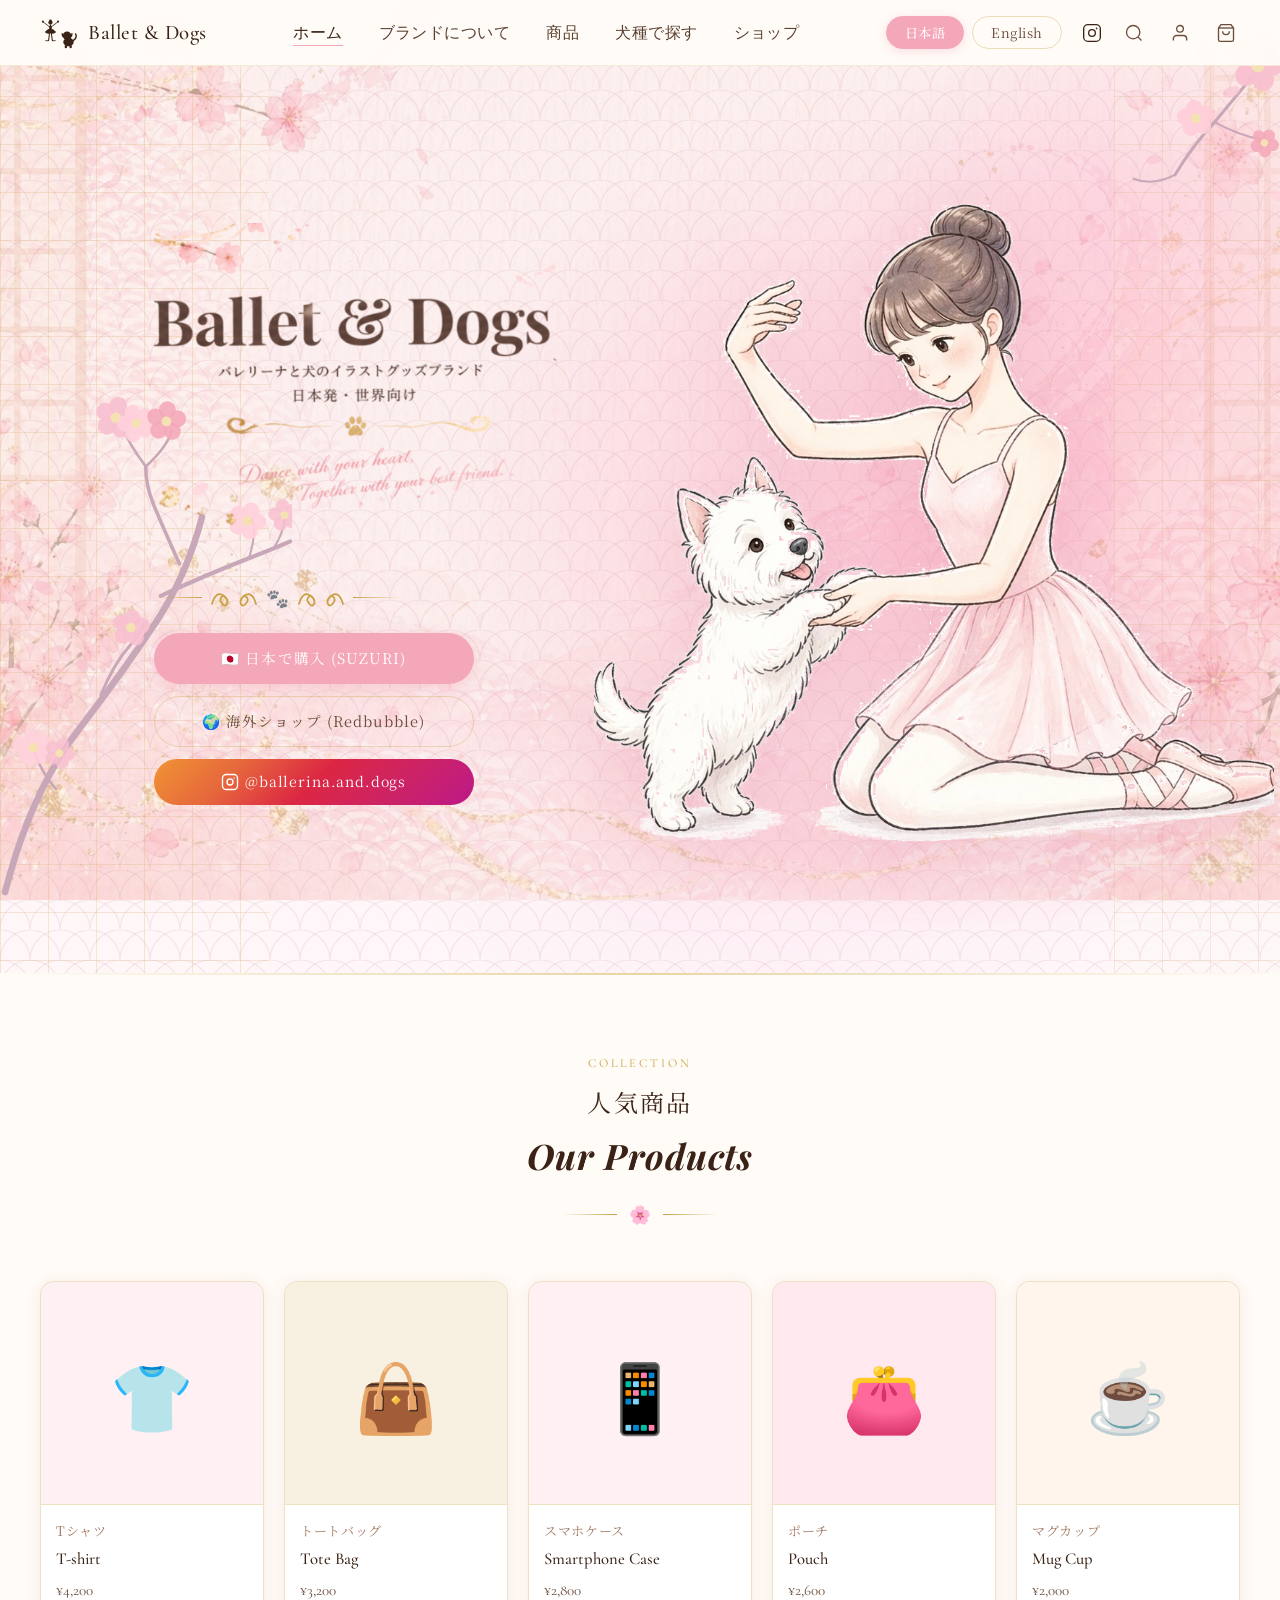
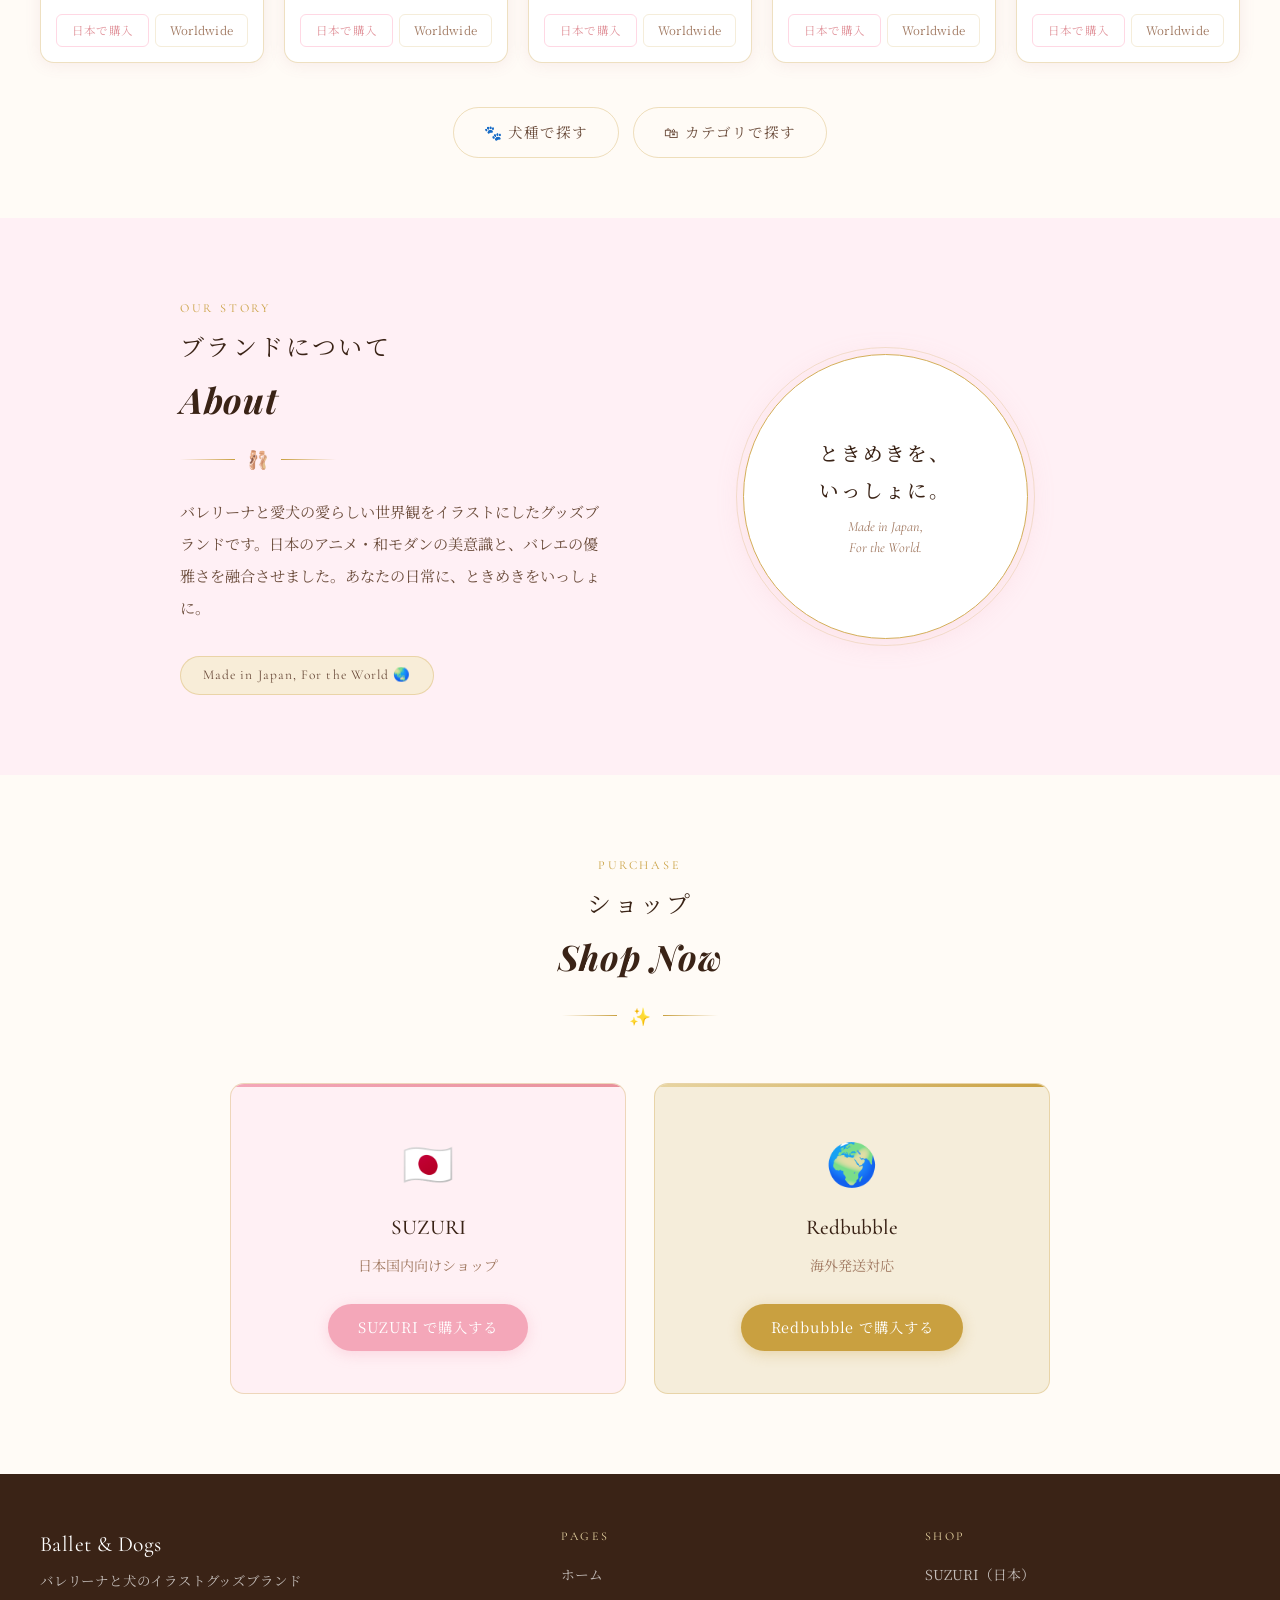
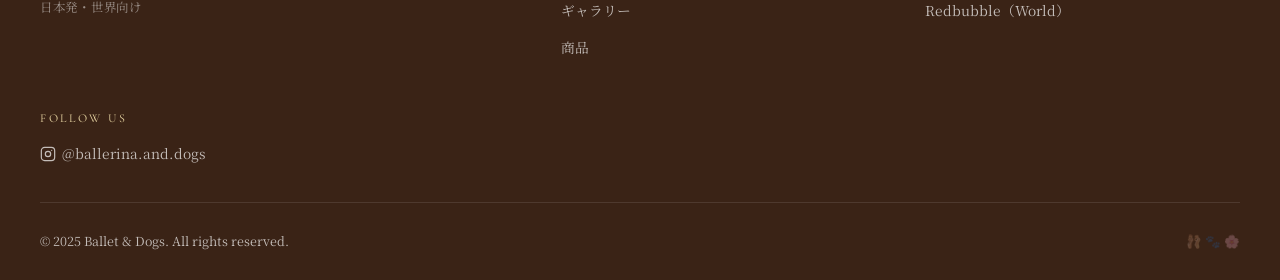
==== index.html @ bf44b34b "Add SVG favicon to all pages" ====
<!DOCTYPE html>
<html lang="ja" data-lang="ja">
<head>
  <meta charset="UTF-8">
  <meta name="viewport" content="width=device-width, initial-scale=1.0">
  <title>Ballet &amp; Dogs — バレリーナと犬のイラストグッズブランド</title>
  <meta name="description" content="バレリーナと犬のイラストグッズブランド。日本発・世界向け。SUZURI・Redbubble で販売中。">
  <link rel="preconnect" href="https://fonts.googleapis.com">
  <link rel="preconnect" href="https://fonts.gstatic.com" crossorigin>
  <link href="https://fonts.googleapis.com/css2?family=Cormorant+Garamond:ital,wght@0,400;0,500;1,400;1,500&family=Great+Vibes&family=Noto+Serif+JP:wght@300;400;500&family=Playfair+Display:ital,wght@0,700;0,900;1,700;1,900&display=swap" rel="stylesheet">
  <link rel="icon" type="image/svg+xml" href="favicon.svg">
  <link rel="stylesheet" href="css/style.css">
</head>
<body>

<!-- ══════════ HEADER ══════════ -->
<header class="site-header" id="site-header">
  <div class="header-inner">
    <!-- ロゴ -->
    <a href="index.html" class="logo">
      <svg class="logo-icon" viewBox="0 0 80 62" fill="none" xmlns="http://www.w3.org/2000/svg">
        <!-- ── バレリーナ ── -->
        <circle cx="22" cy="9" r="4.5" fill="#3A2316"/>
        <ellipse cx="22" cy="5" rx="3" ry="2.2" fill="#3A2316"/>
        <rect x="20.5" y="13" width="3" height="3" rx="1" fill="#3A2316"/>
        <path d="M19 16 L25 16 L24 26 L20 26 Z" fill="#3A2316"/>
        <line x1="20" y1="18" x2="7" y2="8" stroke="#3A2316" stroke-width="1.8" stroke-linecap="round"/>
        <circle cx="6" cy="7" r="2.2" fill="#3A2316"/>
        <line x1="24" y1="18" x2="37" y2="8" stroke="#3A2316" stroke-width="1.8" stroke-linecap="round"/>
        <circle cx="38" cy="7" r="2.2" fill="#3A2316"/>
        <path d="M10 29 Q16 22 22 21 Q28 22 34 29 Q30 34 22 32 Q14 34 10 29 Z" fill="#3A2316"/>
        <line x1="20" y1="32" x2="18" y2="47" stroke="#3A2316" stroke-width="2.2" stroke-linecap="round"/>
        <line x1="24" y1="32" x2="26" y2="47" stroke="#3A2316" stroke-width="2.2" stroke-linecap="round"/>
        <path d="M18 47 Q14 48 12 47" stroke="#3A2316" stroke-width="1.8" fill="none" stroke-linecap="round"/>
        <path d="M26 47 Q30 48 32 47" stroke="#3A2316" stroke-width="1.8" fill="none" stroke-linecap="round"/>
        <!-- ── 座っている犬 ── -->
        <ellipse cx="60" cy="50" rx="11" ry="9" fill="#3A2316"/>
        <circle cx="57" cy="37" r="9" fill="#3A2316"/>
        <path d="M49 33 Q43 27 47 40 Q49 38 50 36 Z" fill="#3A2316"/>
        <path d="M65 33 Q71 27 67 40 Q65 38 64 36 Z" fill="#3A2316"/>
        <rect x="52" y="56" width="5" height="7" rx="2.5" fill="#3A2316"/>
        <rect x="62" y="56" width="5" height="7" rx="2.5" fill="#3A2316"/>
        <path d="M70 47 Q79 41 75 33" stroke="#3A2316" stroke-width="3" fill="none" stroke-linecap="round"/>
      </svg>
      Ballet &amp; Dogs
    </a>

    <!-- デスクトップナビ -->
    <nav class="main-nav" id="main-nav">
      <ul>
        <li><a href="index.html" class="active" data-i18n="nav-home">ホーム</a></li>
        <li><a href="#about" data-i18n="nav-about">ブランドについて</a></li>
        <li><a href="categories.html" data-i18n="nav-products">商品</a></li>
        <li><a href="dogs.html" data-i18n="nav-dogs">犬種で探す</a></li>
        <li><a href="#shop" data-i18n="nav-shop">ショップ</a></li>
      </ul>
    </nav>

    <!-- 言語切替 -->
    <div class="lang-switch">
      <button class="lang-btn active" data-lang-btn="ja">日本語</button>
      <button class="lang-btn" data-lang-btn="en">English</button>
    </div>

    <!-- ヘッダーアイコン -->
    <div class="header-icons">
      <a href="https://www.instagram.com/ballerina.and.dogs" target="_blank" rel="noopener" aria-label="Instagram" style="display:flex;align-items:center;color:inherit;">
        <svg viewBox="0 0 24 24" fill="none" stroke="currentColor" stroke-width="1.6" width="22" height="22"><rect x="2" y="2" width="20" height="20" rx="5" ry="5"/><circle cx="12" cy="12" r="4"/><circle cx="17.5" cy="6.5" r="1" fill="currentColor" stroke="none"/></svg>
      </a>
      <button aria-label="検索">
        <svg viewBox="0 0 24 24" fill="none" stroke="currentColor" stroke-width="1.6"><circle cx="11" cy="11" r="8"/><line x1="21" y1="21" x2="16.65" y2="16.65"/></svg>
      </button>
      <button aria-label="アカウント">
        <svg viewBox="0 0 24 24" fill="none" stroke="currentColor" stroke-width="1.6"><path d="M20 21v-2a4 4 0 0 0-4-4H8a4 4 0 0 0-4 4v2"/><circle cx="12" cy="7" r="4"/></svg>
      </button>
      <button aria-label="カート">
        <svg viewBox="0 0 24 24" fill="none" stroke="currentColor" stroke-width="1.6"><path d="M6 2L3 6v14a2 2 0 0 0 2 2h14a2 2 0 0 0 2-2V6l-3-4z"/><line x1="3" y1="6" x2="21" y2="6"/><path d="M16 10a4 4 0 0 1-8 0"/></svg>
      </button>
    </div>

    <button class="hamburger" id="hamburger" aria-label="メニュー" aria-expanded="false">
      <span></span><span></span><span></span>
    </button>
  </div>
</header>

<!-- モバイルナビ -->
<nav class="mobile-nav" id="mobile-nav">
  <a href="index.html" data-i18n="nav-home">ホーム</a>
  <a href="#about" data-i18n="nav-about">ブランドについて</a>
  <a href="categories.html" data-i18n="nav-products">商品</a>
  <a href="dogs.html" data-i18n="nav-dogs">犬種で探す</a>
  <a href="#shop" data-i18n="nav-shop">ショップ</a>
  <div class="lang-switch" style="margin-top:12px">
    <button class="lang-btn active" data-lang-btn="ja">日本語</button>
    <button class="lang-btn" data-lang-btn="en">English</button>
  </div>
</nav>

<main>
<!-- ══════════ HERO ══════════ -->
<section class="hero">

  <!-- ── 多層背景レイヤー ── -->
  <div class="hero-bg" aria-hidden="true">

    <!-- ベースグラデーション -->
    <div class="hero-base"></div>

    <!-- 水彩ピンクウォッシュ（右寄り） -->
    <div class="hero-watercolor"></div>

    <!-- 障子グリッド 左 -->
    <div class="hero-shoji-left"></div>
    <!-- 障子グリッド 右 -->
    <div class="hero-shoji-right"></div>

    <!-- 青海波（全面・薄く） -->
    <div class="hero-seigaiha-wrap">
      <svg width="100%" height="100%" xmlns="http://www.w3.org/2000/svg" preserveAspectRatio="xMidYMid slice">
        <defs>
          <pattern id="sgA" x="0" y="0" width="60" height="30" patternUnits="userSpaceOnUse">
            <path d="M0,30 A30,30 0 0,1 60,30" fill="none" stroke="rgba(210,150,168,0.18)" stroke-width="1.2"/>
          </pattern>
          <pattern id="sgB" x="30" y="30" width="60" height="30" patternUnits="userSpaceOnUse">
            <path d="M0,30 A30,30 0 0,1 60,30" fill="none" stroke="rgba(210,150,168,0.18)" stroke-width="1.2"/>
          </pattern>
        </defs>
        <rect width="100%" height="100%" fill="url(#sgA)"/>
        <rect width="100%" height="100%" fill="url(#sgB)"/>
      </svg>
    </div>

    <!-- ── 左の桜の枝 ── -->
    <svg class="cherry-branch-left" viewBox="0 0 320 680" fill="none" xmlns="http://www.w3.org/2000/svg">
      <path d="M14,678 Q42,568 96,500 Q136,448 175,390 Q208,340 224,278" stroke="#C8A8B8" stroke-width="7" stroke-linecap="round"/>
      <path d="M180,362 Q228,340 274,322 Q300,312 318,304" stroke="#C8A8B8" stroke-width="4.5" stroke-linecap="round"/>
      <path d="M200,328 Q182,288 172,264 Q164,244 164,224" stroke="#C8A8B8" stroke-width="3.8" stroke-linecap="round"/>
      <path d="M116,468 Q130,434 148,414 Q158,402 164,390" stroke="#C8A8B8" stroke-width="3.2" stroke-linecap="round"/>
      <path d="M164,224 Q146,200 138,180" stroke="#C8A8B8" stroke-width="2.8" stroke-linecap="round"/>
      <path d="M164,224 Q186,204 192,186" stroke="#C8A8B8" stroke-width="2.8" stroke-linecap="round"/>
      <path d="M274,322 Q282,298 278,280" stroke="#C8A8B8" stroke-width="2.2" stroke-linecap="round"/>
      <path d="M300,312 Q314,290 312,272" stroke="#C8A8B8" stroke-width="2.2" stroke-linecap="round"/>
      <path d="M68,568 Q48,544 44,522" stroke="#C8A8B8" stroke-width="2.8" stroke-linecap="round"/>
      <!-- 花クラスター1：上 -->
      <g transform="translate(132,172) rotate(12)">
        <circle cx="0" cy="-13" r="9.5" fill="#F8C0D0" opacity="0.94"/><circle cx="12.4" cy="-4" r="9.5" fill="#F8C0D0" opacity="0.94"/>
        <circle cx="7.6" cy="10.4" r="9.5" fill="#F8C0D0" opacity="0.94"/><circle cx="-7.6" cy="10.4" r="9.5" fill="#F8C0D0" opacity="0.94"/>
        <circle cx="-12.4" cy="-4" r="9.5" fill="#F8C0D0" opacity="0.94"/><circle cx="0" cy="0" r="5.5" fill="#F5E2B2"/>
      </g>
      <g transform="translate(154,178) rotate(-20)">
        <circle cx="0" cy="-12" r="8.5" fill="#FFD0DC" opacity="0.9"/><circle cx="11.4" cy="-3.7" r="8.5" fill="#FFD0DC" opacity="0.9"/>
        <circle cx="7" cy="9.5" r="8.5" fill="#FFD0DC" opacity="0.9"/><circle cx="-7" cy="9.5" r="8.5" fill="#FFD0DC" opacity="0.9"/>
        <circle cx="-11.4" cy="-3.7" r="8.5" fill="#FFD0DC" opacity="0.9"/><circle cx="0" cy="0" r="5" fill="#F5E2B2"/>
      </g>
      <g transform="translate(186,176) rotate(5)">
        <circle cx="0" cy="-12.5" r="9" fill="#F4A7B9" opacity="0.88"/><circle cx="11.8" cy="-3.9" r="9" fill="#F4A7B9" opacity="0.88"/>
        <circle cx="7.3" cy="9.9" r="9" fill="#F4A7B9" opacity="0.88"/><circle cx="-7.3" cy="9.9" r="9" fill="#F4A7B9" opacity="0.88"/>
        <circle cx="-11.8" cy="-3.9" r="9" fill="#F4A7B9" opacity="0.88"/><circle cx="0" cy="0" r="5.2" fill="#F5E2B2"/>
      </g>
      <!-- 花クラスター2：右枝 -->
      <g transform="translate(272,282) rotate(22)">
        <circle cx="0" cy="-12" r="8.5" fill="#FFD0DC" opacity="0.9"/><circle cx="11.4" cy="-3.7" r="8.5" fill="#FFD0DC" opacity="0.9"/>
        <circle cx="7" cy="9.5" r="8.5" fill="#FFD0DC" opacity="0.9"/><circle cx="-7" cy="9.5" r="8.5" fill="#FFD0DC" opacity="0.9"/>
        <circle cx="-11.4" cy="-3.7" r="8.5" fill="#FFD0DC" opacity="0.9"/><circle cx="0" cy="0" r="5" fill="#F5E2B2"/>
      </g>
      <g transform="translate(312,276) rotate(-12) scale(0.85)">
        <circle cx="0" cy="-12" r="8.5" fill="#F8C0D0" opacity="0.85"/><circle cx="11.4" cy="-3.7" r="8.5" fill="#F8C0D0" opacity="0.85"/>
        <circle cx="7" cy="9.5" r="8.5" fill="#F8C0D0" opacity="0.85"/><circle cx="-7" cy="9.5" r="8.5" fill="#F8C0D0" opacity="0.85"/>
        <circle cx="-11.4" cy="-3.7" r="8.5" fill="#F8C0D0" opacity="0.85"/><circle cx="0" cy="0" r="5" fill="#F5E2B2"/>
      </g>
      <!-- 花クラスター3：下枝 -->
      <g transform="translate(148,396) rotate(8)">
        <circle cx="0" cy="-11" r="8.5" fill="#F8C0D0" opacity="0.9"/><circle cx="11.4" cy="-3.7" r="8.5" fill="#F8C0D0" opacity="0.9"/>
        <circle cx="7" cy="9.5" r="8.5" fill="#F8C0D0" opacity="0.9"/><circle cx="-7" cy="9.5" r="8.5" fill="#F8C0D0" opacity="0.9"/>
        <circle cx="-11.4" cy="-3.7" r="8.5" fill="#F8C0D0" opacity="0.9"/><circle cx="0" cy="0" r="5" fill="#F5E2B2"/>
      </g>
      <!-- 花クラスター4：下幹 -->
      <g transform="translate(44,524) rotate(-5)">
        <circle cx="0" cy="-11" r="8.5" fill="#FFD0DC" opacity="0.88"/><circle cx="11.4" cy="-3.7" r="8.5" fill="#FFD0DC" opacity="0.88"/>
        <circle cx="7" cy="9.5" r="8.5" fill="#FFD0DC" opacity="0.88"/><circle cx="-7" cy="9.5" r="8.5" fill="#FFD0DC" opacity="0.88"/>
        <circle cx="-11.4" cy="-3.7" r="8.5" fill="#FFD0DC" opacity="0.88"/><circle cx="0" cy="0" r="5" fill="#F5E2B2"/>
      </g>
      <g transform="translate(72,530) rotate(20) scale(0.82)">
        <circle cx="0" cy="-12" r="8.5" fill="#F8C0D0" opacity="0.82"/><circle cx="11.4" cy="-3.7" r="8.5" fill="#F8C0D0" opacity="0.82"/>
        <circle cx="7" cy="9.5" r="8.5" fill="#F8C0D0" opacity="0.82"/><circle cx="-7" cy="9.5" r="8.5" fill="#F8C0D0" opacity="0.82"/>
        <circle cx="-11.4" cy="-3.7" r="8.5" fill="#F8C0D0" opacity="0.82"/><circle cx="0" cy="0" r="5" fill="#F5E2B2"/>
      </g>
      <!-- 散らばった花びら -->
      <ellipse cx="56" cy="354" rx="11" ry="6.5" fill="#F8C0D0" opacity="0.62" transform="rotate(28,56,354)"/>
      <ellipse cx="222" cy="248" rx="9.5" ry="5.5" fill="#FFCDD8" opacity="0.56" transform="rotate(-32,222,248)"/>
      <ellipse cx="96" cy="436" rx="9" ry="5" fill="#F8C0D0" opacity="0.52" transform="rotate(55,96,436)"/>
      <ellipse cx="22" cy="608" rx="10.5" ry="5.5" fill="#FFCDD8" opacity="0.58" transform="rotate(18,22,608)"/>
    </svg>

    <!-- ── 右上コーナーの桜 ── -->
    <svg class="cherry-branch-right-top" viewBox="0 0 260 290" fill="none" xmlns="http://www.w3.org/2000/svg">
      <path d="M250,0 Q210,48 182,82 Q158,108 140,138" stroke="#C8A8B8" stroke-width="3.2" stroke-linecap="round"/>
      <path d="M182,82 Q208,96 230,100" stroke="#C8A8B8" stroke-width="2.2" stroke-linecap="round"/>
      <path d="M140,138 Q116,150 96,142" stroke="#C8A8B8" stroke-width="2.2" stroke-linecap="round"/>
      <!-- 大きめの花 -->
      <g transform="translate(228,22) rotate(15) scale(1.15)">
        <circle cx="0" cy="-14" r="10" fill="#F8C0D0" opacity="0.95"/><circle cx="13.3" cy="-4.3" r="10" fill="#F8C0D0" opacity="0.95"/>
        <circle cx="8.2" cy="11.4" r="10" fill="#F8C0D0" opacity="0.95"/><circle cx="-8.2" cy="11.4" r="10" fill="#F8C0D0" opacity="0.95"/>
        <circle cx="-13.3" cy="-4.3" r="10" fill="#F8C0D0" opacity="0.95"/><circle cx="0" cy="0" r="6" fill="#F5E2B2"/>
      </g>
      <!-- 中 -->
      <g transform="translate(162,78) rotate(-8) scale(0.95)">
        <circle cx="0" cy="-12" r="9" fill="#FFCDD8" opacity="0.9"/><circle cx="11.4" cy="-3.7" r="9" fill="#FFCDD8" opacity="0.9"/>
        <circle cx="7" cy="9.5" r="9" fill="#FFCDD8" opacity="0.9"/><circle cx="-7" cy="9.5" r="9" fill="#FFCDD8" opacity="0.9"/>
        <circle cx="-11.4" cy="-3.7" r="9" fill="#FFCDD8" opacity="0.9"/><circle cx="0" cy="0" r="5.4" fill="#F5E2B2"/>
      </g>
      <!-- 小 -->
      <g transform="translate(235,104) rotate(32) scale(0.76)">
        <circle cx="0" cy="-12" r="8.5" fill="#F4A7B9" opacity="0.84"/><circle cx="11.4" cy="-3.7" r="8.5" fill="#F4A7B9" opacity="0.84"/>
        <circle cx="7" cy="9.5" r="8.5" fill="#F4A7B9" opacity="0.84"/><circle cx="-7" cy="9.5" r="8.5" fill="#F4A7B9" opacity="0.84"/>
        <circle cx="-11.4" cy="-3.7" r="8.5" fill="#F4A7B9" opacity="0.84"/><circle cx="0" cy="0" r="5" fill="#F5E2B2"/>
      </g>
      <!-- 花びら -->
      <ellipse cx="200" cy="50" rx="9.5" ry="5.5" fill="#F8C0D0" opacity="0.64" transform="rotate(-20,200,50)"/>
      <ellipse cx="248" cy="160" rx="8.5" ry="5" fill="#FFCDD8" opacity="0.55" transform="rotate(35,248,160)"/>
      <ellipse cx="118" cy="122" rx="8" ry="4.5" fill="#F8C0D0" opacity="0.5" transform="rotate(-10,118,122)"/>
    </svg>

    <!-- 桜の花びらアニメーション -->
    <div id="sakura-container" aria-hidden="true"></div>
  </div><!-- /hero-bg -->

  <!-- ── ヒーロー本体コンテンツ ── -->
  <div class="hero-content">

    <!-- テキスト左側 -->
    <div class="hero-text">
      <img src="images/hero-title-bg.jpg" alt="Ballet &amp; Dogs" class="hero-title-img">

      <!-- 金の渦巻き装飾 + 肉球 -->
      <div class="hero-ornament">
        <span class="hero-ornament-line"></span>
        <svg width="48" height="20" viewBox="0 0 48 20" fill="none" xmlns="http://www.w3.org/2000/svg">
          <path d="M2,17 Q6,3 14,9 Q19,13 17,17 Q15,21 11,15 Q9,11 13,9" stroke="#C9A040" stroke-width="1.7" fill="none" stroke-linecap="round"/>
          <path d="M46,17 Q42,3 34,9 Q29,13 31,17 Q33,21 37,15 Q39,11 35,9" stroke="#C9A040" stroke-width="1.7" fill="none" stroke-linecap="round"/>
        </svg>
        <span class="hero-ornament-paw">🐾</span>
        <svg width="48" height="20" viewBox="0 0 48 20" fill="none" xmlns="http://www.w3.org/2000/svg" style="transform:scaleX(-1)">
          <path d="M2,17 Q6,3 14,9 Q19,13 17,17 Q15,21 11,15 Q9,11 13,9" stroke="#C9A040" stroke-width="1.7" fill="none" stroke-linecap="round"/>
          <path d="M46,17 Q42,3 34,9 Q29,13 31,17 Q33,21 37,15 Q39,11 35,9" stroke="#C9A040" stroke-width="1.7" fill="none" stroke-linecap="round"/>
        </svg>
        <span class="hero-ornament-line right"></span>
      </div>

      <!-- 筆記体タグライン -->
      <p class="hero-tagline">
        Dance with your heart,<br>
        Together with your best friend.
      </p>

      <!-- CTA ボタン -->
      <div class="hero-cta-group">
        <a href="https://suzuri.jp/momoballetwill" target="_blank" rel="noopener" class="btn-primary" data-i18n="cta-jp">🇯🇵 日本で購入 (SUZURI)</a>
        <a href="https://www.redbubble.com/people/ballerinadogs" target="_blank" rel="noopener" class="btn-secondary" data-i18n="cta-en">🌍 海外ショップ (Redbubble)</a>
        <a href="https://www.instagram.com/ballerina.and.dogs" target="_blank" rel="noopener" class="btn-instagram">
          <svg viewBox="0 0 24 24" fill="none" stroke="currentColor" stroke-width="1.8" width="18" height="18" style="vertical-align:middle;margin-right:6px"><rect x="2" y="2" width="20" height="20" rx="5" ry="5"/><circle cx="12" cy="12" r="4"/><circle cx="17.5" cy="6.5" r="1" fill="currentColor" stroke="none"/></svg>
          @ballerina.and.dogs
        </a>
      </div>
    </div>

    <!-- イラスト右側 -->
    <div class="hero-visual">
      <div class="hero-img-wrap">
        <!-- ダミーSVGは削除 / 実画像を使用 -->
        <img
          src="images/hero-illustration.png"
          alt="バレリーナとウエスティのイラスト"
          class="hero-illustration"
          draggable="false"
        />
      </div>
    </div><!-- /hero-visual -->
  </div><!-- /hero-content -->

  <!-- 商品ストリップ削除済み -->
  <div style="display:none">
      <!-- T-shirt -->
      <a href="https://suzuri.jp/momoballetwill" target="_blank" rel="noopener" class="product-card">
        <div class="product-image product-img-tshirt">
          <svg viewBox="0 0 120 120" xmlns="http://www.w3.org/2000/svg">
            <rect width="120" height="120" fill="#FAFAFA"/>
            <!-- Tシャツ形状 -->
            <path d="M28,28 L18,42 L36,50 L36,96 L84,96 L84,50 L102,42 L92,28 L75,35 Q70,38 60,38 Q50,38 45,35Z" fill="white" stroke="#E0D8D0" stroke-width="1.5"/>
            <!-- 小イラスト -->
            <g transform="translate(47,55) scale(0.55)">
              <ellipse cx="24" cy="38" rx="22" ry="20" fill="#F8F5F0"/>
              <circle cx="24" cy="18" r="16" fill="#F8F5F0"/>
              <ellipse cx="13" cy="5" rx="9" ry="7" fill="#EED8D0"/>
              <ellipse cx="35" cy="5" rx="9" ry="7" fill="#EED8D0"/>
              <circle cx="18" cy="17" r="4.5" fill="#3A2918"/>
              <circle cx="30" cy="17" r="4.5" fill="#3A2918"/>
              <ellipse cx="24" cy="26" rx="4.5" ry="3.5" fill="#3A2918"/>
              <path d="M16,34 Q24,42 32,34" stroke="#3A2918" stroke-width="1.5" fill="none"/>
              <ellipse cx="24" cy="42" rx="6" ry="4.5" fill="#F08888"/>
            </g>
            <g transform="translate(58,50) scale(0.42)">
              <circle cx="22" cy="18" r="13" fill="#F8E0DA"/>
              <ellipse cx="22" cy="38" rx="16" ry="14" fill="#F4A7B9"/>
              <path d="M8,52 Q22,62 36,52 Q40,72 36,85 Q22,90 8,85 Q4,72 8,52Z" fill="#F4A7B9" opacity="0.8"/>
            </g>
          </svg>
        </div>
        <div class="product-body">
          <div class="product-info">
            <p class="product-name-en" data-i18n="prod1-en">T-shirt</p>
            <p class="product-price">¥4,200</p>
          </div>
          <span class="product-arrow">›</span>
        </div>
      </a>

      <!-- Tote Bag -->
      <a href="https://suzuri.jp/momoballetwill" target="_blank" rel="noopener" class="product-card">
        <div class="product-image product-img-tote">
          <svg viewBox="0 0 120 120" xmlns="http://www.w3.org/2000/svg">
            <rect width="120" height="120" fill="#F5EDD8"/>
            <!-- トートバッグ形状 -->
            <path d="M25,44 L20,98 L100,98 L95,44Z" fill="#E8D8B4" stroke="#C8B888" stroke-width="1.5"/>
            <path d="M25,44 L95,44" stroke="#C8B888" stroke-width="1.5"/>
            <!-- 持ち手 -->
            <path d="M40,44 Q38,24 50,20 Q60,17 70,20 Q82,24 80,44" stroke="#C8B888" stroke-width="2.5" fill="none" stroke-linecap="round"/>
            <!-- 小イラスト -->
            <g transform="translate(38,54) scale(0.58)">
              <ellipse cx="22" cy="36" rx="20" ry="18" fill="#F8F5F0"/>
              <circle cx="22" cy="16" r="15" fill="#F8F5F0"/>
              <circle cx="16" cy="15" r="4" fill="#3A2918"/>
              <circle cx="28" cy="15" r="4" fill="#3A2918"/>
              <ellipse cx="22" cy="23" rx="4" ry="3" fill="#3A2918"/>
              <ellipse cx="22" cy="38" rx="5.5" ry="4" fill="#F08888"/>
            </g>
            <g transform="translate(60,50) scale(0.4)">
              <circle cx="22" cy="18" r="13" fill="#F8E0DA"/>
              <ellipse cx="22" cy="36" rx="16" ry="14" fill="#F4A7B9"/>
              <path d="M8,50 Q22,60 36,50 Q40,70 36,82 Q22,88 8,82 Q4,70 8,50Z" fill="#F4A7B9" opacity="0.8"/>
            </g>
            <!-- 桜デコ -->
            <circle cx="32" cy="88" r="3.5" fill="#F4A7B9" opacity="0.7"/>
            <circle cx="28" cy="84" r="2.5" fill="#F4A7B9" opacity="0.6"/>
            <circle cx="36" cy="84" r="2.5" fill="#F4A7B9" opacity="0.6"/>
          </svg>
        </div>
        <div class="product-body">
          <div class="product-info">
            <p class="product-name-en" data-i18n="prod2-en">Tote Bag</p>
            <p class="product-price">¥3,200</p>
          </div>
          <span class="product-arrow">›</span>
        </div>
      </a>

      <!-- Smartphone Case -->
      <a href="https://suzuri.jp/momoballetwill" target="_blank" rel="noopener" class="product-card">
        <div class="product-image product-img-phone">
          <svg viewBox="0 0 120 120" xmlns="http://www.w3.org/2000/svg">
            <rect width="120" height="120" fill="#FFF0F4"/>
            <!-- スマホケース形状 -->
            <rect x="30" y="10" width="60" height="100" rx="10" ry="10" fill="#F4A7B9" stroke="#E09098" stroke-width="1.5"/>
            <!-- カメラ -->
            <circle cx="60" cy="20" r="3.5" fill="#D49098"/>
            <circle cx="60" cy="20" r="2" fill="#B87888"/>
            <!-- 画面部分 -->
            <rect x="34" y="28" width="52" height="76" rx="6" ry="6" fill="#FFD8E8" opacity="0.6"/>
            <!-- イラスト -->
            <g transform="translate(40,38) scale(0.55)">
              <ellipse cx="22" cy="36" rx="20" ry="18" fill="#F8F5F0"/>
              <circle cx="22" cy="16" r="15" fill="#F8F5F0"/>
              <circle cx="16" cy="15" r="4" fill="#3A2918"/>
              <circle cx="28" cy="15" r="4" fill="#3A2918"/>
              <ellipse cx="22" cy="23" rx="4" ry="3" fill="#3A2918"/>
              <ellipse cx="22" cy="38" rx="5.5" ry="4" fill="#F08888"/>
            </g>
            <g transform="translate(58,35) scale(0.38)">
              <circle cx="22" cy="18" r="13" fill="#F8E0DA"/>
              <ellipse cx="22" cy="36" rx="15" ry="13" fill="#FFBBD0"/>
              <path d="M8,48 Q22,58 36,48 Q40,66 36,78 Q22,84 8,78 Q4,66 8,48Z" fill="#FFBBD0" opacity="0.85"/>
            </g>
            <!-- 桜 -->
            <g transform="translate(40,78) scale(0.5)">
              <circle cx="0" cy="-8" r="7" fill="#FFD0DC" opacity="0.9"/><circle cx="7.6" cy="-2.5" r="7" fill="#FFD0DC" opacity="0.9"/>
              <circle cx="4.7" cy="6.4" r="7" fill="#FFD0DC" opacity="0.9"/><circle cx="-4.7" cy="6.4" r="7" fill="#FFD0DC" opacity="0.9"/>
              <circle cx="-7.6" cy="-2.5" r="7" fill="#FFD0DC" opacity="0.9"/><circle cx="0" cy="0" r="3.5" fill="#F5E2B2"/>
            </g>
          </svg>
        </div>
        <div class="product-body">
          <div class="product-info">
            <p class="product-name-en" data-i18n="prod3-en">Smartphone Case</p>
            <p class="product-price">¥2,800</p>
          </div>
          <span class="product-arrow">›</span>
        </div>
      </a>

      <!-- Pouch -->
      <a href="https://suzuri.jp/momoballetwill" target="_blank" rel="noopener" class="product-card">
        <div class="product-image product-img-pouch">
          <svg viewBox="0 0 120 120" xmlns="http://www.w3.org/2000/svg">
            <rect width="120" height="120" fill="#FFE8EE"/>
            <!-- ポーチ形状 -->
            <path d="M18,50 Q18,34 60,34 Q102,34 102,50 L102,92 Q102,106 60,106 Q18,106 18,92Z" fill="#F4A7B9" stroke="#E09098" stroke-width="1.5"/>
            <!-- ジッパー -->
            <path d="M18,50 Q60,44 102,50" stroke="#D49098" stroke-width="2" fill="none"/>
            <path d="M18,50 Q60,56 102,50" stroke="#E8B0B8" stroke-width="1" fill="none"/>
            <!-- ジッパー引き手 -->
            <line x1="60" y1="34" x2="60" y2="22" stroke="#D49098" stroke-width="2.5" stroke-linecap="round"/>
            <circle cx="60" cy="20" r="4" fill="#C9A040" stroke="#B89040" stroke-width="1"/>
            <!-- イラスト -->
            <g transform="translate(35,58) scale(0.52)">
              <ellipse cx="22" cy="36" rx="20" ry="18" fill="#F8F5F0"/>
              <circle cx="22" cy="16" r="15" fill="#F8F5F0"/>
              <circle cx="16" cy="15" r="4.2" fill="#3A2918"/>
              <circle cx="28" cy="15" r="4.2" fill="#3A2918"/>
              <ellipse cx="22" cy="23" rx="4.2" ry="3.2" fill="#3A2918"/>
              <ellipse cx="22" cy="38" rx="5.5" ry="4.2" fill="#F08888"/>
            </g>
            <g transform="translate(58,55) scale(0.4)">
              <circle cx="22" cy="18" r="13" fill="#F8E0DA"/>
              <ellipse cx="22" cy="36" rx="16" ry="14" fill="#FFCCD8"/>
              <path d="M8,50 Q22,62 36,50 Q40,70 36,82 Q22,88 8,82 Q4,70 8,50Z" fill="#FFCCD8" opacity="0.85"/>
            </g>
          </svg>
        </div>
        <div class="product-body">
          <div class="product-info">
            <p class="product-name-en" data-i18n="prod4-en">Pouch</p>
            <p class="product-price">¥2,600</p>
          </div>
          <span class="product-arrow">›</span>
        </div>
      </a>

      <!-- Mug Cup -->
      <a href="https://suzuri.jp/momoballetwill" target="_blank" rel="noopener" class="product-card">
        <div class="product-image product-img-mug">
          <svg viewBox="0 0 120 120" xmlns="http://www.w3.org/2000/svg">
            <rect width="120" height="120" fill="#FFF5EC"/>
            <!-- マグカップ形状 -->
            <path d="M22,36 L28,98 L82,98 L88,36Z" fill="white" stroke="#D8D0C0" stroke-width="1.5"/>
            <!-- 取っ手 -->
            <path d="M88,48 Q105,48 105,68 Q105,88 88,88" stroke="#D8D0C0" stroke-width="3" fill="none" stroke-linecap="round"/>
            <!-- マグのフチ -->
            <rect x="20" y="32" width="70" height="8" rx="4" fill="#E8E0D0" stroke="#D8D0C0" stroke-width="1"/>
            <!-- イラスト -->
            <g transform="translate(32,48) scale(0.5)">
              <ellipse cx="22" cy="36" rx="20" ry="18" fill="#F8F5F0"/>
              <circle cx="22" cy="16" r="15" fill="#F8F5F0"/>
              <circle cx="16" cy="15" r="4" fill="#3A2918"/>
              <circle cx="28" cy="15" r="4" fill="#3A2918"/>
              <ellipse cx="22" cy="23" rx="4" ry="3" fill="#3A2918"/>
              <ellipse cx="22" cy="38" rx="5.5" ry="4" fill="#F08888"/>
            </g>
            <g transform="translate(52,45) scale(0.38)">
              <circle cx="22" cy="18" r="13" fill="#F8E0DA"/>
              <ellipse cx="22" cy="36" rx="15" ry="13" fill="#F4A7B9"/>
              <path d="M8,48 Q22,58 36,48 Q40,66 36,78 Q22,84 8,78 Q4,66 8,48Z" fill="#F4A7B9" opacity="0.85"/>
            </g>
            <!-- 桜デコ -->
            <g transform="translate(26,80) scale(0.45)">
              <circle cx="0" cy="-8" r="7" fill="#FFD0DC" opacity="0.85"/><circle cx="7.6" cy="-2.5" r="7" fill="#FFD0DC" opacity="0.85"/>
              <circle cx="4.7" cy="6.4" r="7" fill="#FFD0DC" opacity="0.85"/><circle cx="-4.7" cy="6.4" r="7" fill="#FFD0DC" opacity="0.85"/>
              <circle cx="-7.6" cy="-2.5" r="7" fill="#FFD0DC" opacity="0.85"/><circle cx="0" cy="0" r="3.5" fill="#F5E2B2"/>
            </g>
          </svg>
        </div>
        <div class="product-body">
          <div class="product-info">
            <p class="product-name-en" data-i18n="prod5-en">Mug Cup</p>
            <p class="product-price">¥2,000</p>
          </div>
          <span class="product-arrow">›</span>
        </div>
      </a>

      <!-- ときめきバッジ -->
      <div class="tokimeki-badge">
        <p class="tokimeki-jp">ときめきを、<br>いっしょに。</p>
        <p class="tokimeki-en">Made in Japan,<br>For the World.</p>
      </div>

  </div>

</section><!-- /hero -->

<!-- ══════════ PRODUCTS SECTION ══════════ -->
<section class="products-section" id="products">
  <div class="section-header">
    <p class="section-label">Collection</p>
    <p class="section-title-jp" data-i18n="products-title-jp">人気商品</p>
    <h2 class="section-title-en" data-i18n="products-title-en">Our Products</h2>
    <div class="section-divider"><span class="section-divider-icon">🌸</span></div>
  </div>

  <div class="products-grid">
    <div class="product-grid-card">
      <div class="product-grid-image">👕</div>
      <div class="product-grid-body">
        <p class="product-name-jp" data-i18n="prod1-jp">Tシャツ</p>
        <p class="product-name-en-lg" data-i18n="prod1-en">T-shirt</p>
        <p class="product-price-lg">¥4,200</p>
        <div class="product-link-row">
          <a href="https://suzuri.jp/momoballetwill" target="_blank" rel="noopener" class="product-link-btn jp" data-i18n="btn-jp">日本で購入</a>
          <a href="https://www.redbubble.com/people/ballerinadogs" target="_blank" rel="noopener" class="product-link-btn en" data-i18n="btn-en">Worldwide</a>
        </div>
      </div>
    </div>
    <div class="product-grid-card">
      <div class="product-grid-image" style="background:#F8F0E0;">👜</div>
      <div class="product-grid-body">
        <p class="product-name-jp" data-i18n="prod2-jp">トートバッグ</p>
        <p class="product-name-en-lg" data-i18n="prod2-en">Tote Bag</p>
        <p class="product-price-lg">¥3,200</p>
        <div class="product-link-row">
          <a href="https://suzuri.jp/momoballetwill" target="_blank" rel="noopener" class="product-link-btn jp" data-i18n="btn-jp">日本で購入</a>
          <a href="https://www.redbubble.com/people/ballerinadogs" target="_blank" rel="noopener" class="product-link-btn en" data-i18n="btn-en">Worldwide</a>
        </div>
      </div>
    </div>
    <div class="product-grid-card">
      <div class="product-grid-image">📱</div>
      <div class="product-grid-body">
        <p class="product-name-jp" data-i18n="prod3-jp">スマホケース</p>
        <p class="product-name-en-lg" data-i18n="prod3-en">Smartphone Case</p>
        <p class="product-price-lg">¥2,800</p>
        <div class="product-link-row">
          <a href="https://suzuri.jp/momoballetwill" target="_blank" rel="noopener" class="product-link-btn jp" data-i18n="btn-jp">日本で購入</a>
          <a href="https://www.redbubble.com/people/ballerinadogs" target="_blank" rel="noopener" class="product-link-btn en" data-i18n="btn-en">Worldwide</a>
        </div>
      </div>
    </div>
    <div class="product-grid-card">
      <div class="product-grid-image" style="background:#FFE8EE;">👛</div>
      <div class="product-grid-body">
        <p class="product-name-jp" data-i18n="prod4-jp">ポーチ</p>
        <p class="product-name-en-lg" data-i18n="prod4-en">Pouch</p>
        <p class="product-price-lg">¥2,600</p>
        <div class="product-link-row">
          <a href="https://suzuri.jp/momoballetwill" target="_blank" rel="noopener" class="product-link-btn jp" data-i18n="btn-jp">日本で購入</a>
          <a href="https://www.redbubble.com/people/ballerinadogs" target="_blank" rel="noopener" class="product-link-btn en" data-i18n="btn-en">Worldwide</a>
        </div>
      </div>
    </div>
    <div class="product-grid-card">
      <div class="product-grid-image" style="background:#FFF5EC;">☕</div>
      <div class="product-grid-body">
        <p class="product-name-jp" data-i18n="prod5-jp">マグカップ</p>
        <p class="product-name-en-lg" data-i18n="prod5-en">Mug Cup</p>
        <p class="product-price-lg">¥2,000</p>
        <div class="product-link-row">
          <a href="https://suzuri.jp/momoballetwill" target="_blank" rel="noopener" class="product-link-btn jp" data-i18n="btn-jp">日本で購入</a>
          <a href="https://www.redbubble.com/people/ballerinadogs" target="_blank" rel="noopener" class="product-link-btn en" data-i18n="btn-en">Worldwide</a>
        </div>
      </div>
    </div>
  </div>

  <div style="text-align:center;margin-top:44px;display:flex;gap:14px;justify-content:center;flex-wrap:wrap;">
    <a href="dogs.html" class="btn-secondary" data-i18n="browse-dogs">🐾 犬種で探す</a>
    <a href="categories.html" class="btn-secondary" data-i18n="browse-cats">🛍 カテゴリで探す</a>
  </div>
</section>

<!-- ══════════ ABOUT ══════════ -->
<section class="about-section" id="about">
  <div class="about-inner">
    <div class="about-text">
      <div class="section-header" style="text-align:left;margin-bottom:22px;">
        <p class="section-label">Our Story</p>
        <p class="section-title-jp" data-i18n="about-title-jp">ブランドについて</p>
        <h2 class="section-title-en" data-i18n="about-title-en">About</h2>
        <div class="section-divider" style="justify-content:flex-start;"><span class="section-divider-icon">🩰</span></div>
      </div>
      <p class="about-body" data-i18n="about-body">
        バレリーナと愛犬の愛らしい世界観をイラストにしたグッズブランドです。
        日本のアニメ・和モダンの美意識と、バレエの優雅さを融合させました。
        あなたの日常に、ときめきをいっしょに。
      </p>
      <span class="about-badge">Made in Japan, For the World 🌏</span>
    </div>
    <div style="display:flex;align-items:center;justify-content:center;">
      <div class="about-circle">
        <div class="about-circle-inner">
          <p class="about-circle-jp">ときめきを、<br>いっしょに。</p>
          <p class="about-circle-en">Made in Japan,<br>For the World.</p>
        </div>
      </div>
    </div>
  </div>
</section>

<!-- ══════════ SHOP ══════════ -->
<section class="shop-section" id="shop">
  <div class="shop-inner">
    <div class="section-header">
      <p class="section-label">Purchase</p>
      <p class="section-title-jp" data-i18n="shop-title-jp">ショップ</p>
      <h2 class="section-title-en" data-i18n="shop-title-en">Shop Now</h2>
      <div class="section-divider"><span class="section-divider-icon">✨</span></div>
    </div>
    <div class="shop-cards">
      <div class="shop-card shop-card-jp">
        <div class="shop-card-flag">🇯🇵</div>
        <p class="shop-card-title">SUZURI</p>
        <p class="shop-card-sub" data-i18n="shop-jp-sub">日本国内向けショップ</p>
        <a href="https://suzuri.jp/momoballetwill" target="_blank" rel="noopener" class="shop-card-btn" data-i18n="shop-jp-btn">SUZURI で購入する</a>
      </div>
      <div class="shop-card shop-card-en">
        <div class="shop-card-flag">🌍</div>
        <p class="shop-card-title">Redbubble</p>
        <p class="shop-card-sub" data-i18n="shop-en-sub">海外発送対応</p>
        <a href="https://www.redbubble.com/people/ballerinadogs" target="_blank" rel="noopener" class="shop-card-btn" data-i18n="shop-en-btn">Redbubble で購入する</a>
      </div>
    </div>
  </div>
</section>
</main>

<!-- ══════════ FOOTER ══════════ -->
<footer class="site-footer">
  <div class="footer-inner">
    <div class="footer-top">
      <div>
        <p class="footer-brand-name">Ballet &amp; Dogs</p>
        <p class="footer-brand-sub" data-i18n="footer-sub">バレリーナと犬のイラストグッズブランド</p>
        <p style="font-size:0.78rem;margin-top:4px;letter-spacing:0.06em;opacity:0.7">日本発・世界向け</p>
      </div>
      <div>
        <p class="footer-heading">Pages</p>
        <ul class="footer-links">
          <li><a href="index.html" data-i18n="nav-home">Home</a></li>
          <li><a href="dogs.html" data-i18n="nav-gallery">Gallery</a></li>
          <li><a href="categories.html" data-i18n="nav-products">Products</a></li>
        </ul>
      </div>
      <div>
        <p class="footer-heading">Shop</p>
        <ul class="footer-links">
          <li><a href="https://suzuri.jp/momoballetwill" target="_blank" rel="noopener">SUZURI（日本）</a></li>
          <li><a href="https://www.redbubble.com/people/ballerinadogs" target="_blank" rel="noopener">Redbubble（World）</a></li>
        </ul>
      </div>
      <div>
        <p class="footer-heading">Follow Us</p>
        <ul class="footer-links">
          <li>
            <a href="https://www.instagram.com/ballerina.and.dogs" target="_blank" rel="noopener" style="display:flex;align-items:center;gap:6px;">
              <svg viewBox="0 0 24 24" fill="none" stroke="currentColor" stroke-width="1.8" width="16" height="16"><rect x="2" y="2" width="20" height="20" rx="5" ry="5"/><circle cx="12" cy="12" r="4"/><circle cx="17.5" cy="6.5" r="1" fill="currentColor" stroke="none"/></svg>
              @ballerina.and.dogs
            </a>
          </li>
        </ul>
      </div>
    </div>
    <div class="footer-bottom">
      <span>© 2025 Ballet &amp; Dogs. All rights reserved.</span>
      <span style="opacity:0.35">🩰 🐾 🌸</span>
    </div>
  </div>
</footer>

<script src="js/main.js"></script>
</body>
</html>
---- css/style.css ----
/* ============================================
   Ballet & Dogs — Pixel-Perfect Stylesheet v3
   色コード：参考画像から抽出
   ============================================ */

@import url('https://fonts.googleapis.com/css2?family=Cormorant+Garamond:ital,wght@0,400;0,500;1,400;1,500&family=Great+Vibes&family=Noto+Serif+JP:wght@300;400;500&family=Playfair+Display:ital,wght@0,700;0,900;1,700;1,900&display=swap');

/* ===================================================
   CSS 変数（参考画像から正確に抽出）
   =================================================== */
:root {
  /* ── 桜系ピンク ── */
  --pink-hero:      #FDE8EF;   /* ヒーロー背景ベース */
  --pink-wash:      #FFBCCC;   /* 水彩ウォッシュ */
  --pink-deep:      #F4A7B9;   /* 濃いめ桜ピンク */
  --pink-mid:       #F8C0D0;   /* 中間桜ピンク */
  --pink-light:     #FFD8E4;   /* 薄桜 */
  --pink-pale:      #FFF0F4;   /* 極薄桜 */
  --pink-bg:        #FFF5F8;   /* 背景ベース */

  /* ── クリーム・生成り ── */
  --cream:          #FFFAF5;
  --cream-warm:     #FDF5EC;
  --cream-dark:     #F5EDDA;
  --cream-card:     #FFFCF8;

  /* ── ゴールド ── */
  --gold:           #C9A040;
  --gold-bright:    #D4AF5A;
  --gold-light:     #E8D5A3;
  --gold-pale:      #F8EDD8;
  --gold-shoji:     rgba(201,160,64,0.12);

  /* ── ブラウン（テキスト系） ── */
  --brown-dark:     #3A2316;   /* メインタイトル */
  --brown-mid:      #6B4C3B;   /* 本文 */
  --brown-light:    #A07860;   /* サブ */
  --brown-nav:      #5A4030;   /* ナビ */

  /* ── 筆記体ピンク ── */
  --script-pink:    #C89098;

  /* ── 枝・花 ── */
  --branch:         #C8A8B8;

  /* ── フォント ── */
  --font-display:   'Playfair Display', 'Georgia', serif;
  --font-script:    'Great Vibes', cursive;
  --font-en:        'Cormorant Garamond', 'Georgia', serif;
  --font-jp:        'Noto Serif JP', 'Yu Mincho', 'Hiragino Mincho ProN', serif;

  /* ── シャドウ ── */
  --shadow-soft:    0 4px 28px rgba(240,154,171,0.18);
  --shadow-card:    0 2px 16px rgba(180,100,120,0.10);
  --shadow-header:  0 2px 20px rgba(200,120,140,0.12);
  --border-gold:    1px solid rgba(201,160,64,0.32);
  --radius-card:    14px;
  --radius-btn:     28px;
}

/* ===================================================
   Reset & Base
   =================================================== */
*, *::before, *::after {
  box-sizing: border-box;
  margin: 0;
  padding: 0;
}
html {
  scroll-behavior: smooth;
  font-size: 16px;
  -webkit-font-smoothing: antialiased;
}
body {
  font-family: var(--font-jp);
  background: url('../images/bg-sakura.jpg') center top / cover no-repeat fixed;
  color: var(--brown-dark);
  line-height: 1.7;
  overflow-x: hidden;
}
img { max-width: 100%; display: block; }
a { color: inherit; text-decoration: none; }
ul { list-style: none; }
button { font-family: inherit; }

/* ===================================================
   HEADER
   =================================================== */
.site-header {
  position: fixed;
  top: 0; left: 0; right: 0;
  z-index: 300;
  height: 66px;
  background: rgba(255, 252, 248, 0.94);
  backdrop-filter: blur(14px);
  -webkit-backdrop-filter: blur(14px);
  border-bottom: 1px solid rgba(201,160,64,0.18);
  transition: box-shadow 0.3s ease, background 0.3s ease;
}
.site-header.scrolled {
  box-shadow: var(--shadow-header);
  background: rgba(255, 252, 248, 0.98);
}
.header-inner {
  max-width: 1440px;
  margin: 0 auto;
  height: 100%;
  display: flex;
  align-items: center;
  padding: 0 40px;
  gap: 0;
}

/* ── Logo ── */
.logo {
  display: flex;
  align-items: center;
  gap: 10px;
  font-family: var(--font-en);
  font-size: 1.30rem;
  font-weight: 500;
  color: var(--brown-dark);
  letter-spacing: 0.025em;
  flex-shrink: 0;
  white-space: nowrap;
}
.logo-icon {
  width: 38px;
  height: 38px;
  flex-shrink: 0;
}

/* ── Navigation ── */
.main-nav {
  flex: 1;
  display: flex;
  justify-content: center;
}
.main-nav ul {
  display: flex;
  align-items: center;
  gap: 36px;
}
.main-nav a {
  font-family: var(--font-en);
  font-size: 0.97rem;
  font-weight: 400;
  color: var(--brown-nav);
  letter-spacing: 0.03em;
  position: relative;
  padding-bottom: 4px;
  transition: color 0.2s ease;
}
.main-nav a::after {
  content: '';
  position: absolute;
  bottom: 0; left: 0;
  width: 0; height: 1.5px;
  background: var(--pink-deep);
  transition: width 0.25s ease;
}
.main-nav a:hover { color: var(--brown-dark); }
.main-nav a:hover::after { width: 100%; }
.main-nav a.active {
  color: var(--brown-dark);
  font-weight: 500;
}
.main-nav a.active::after { width: 100%; }

/* ── 言語切替ボタン ── */
.lang-switch {
  display: flex;
  align-items: center;
  gap: 8px;
  flex-shrink: 0;
}
.lang-btn {
  font-family: var(--font-jp);
  font-size: 0.82rem;
  padding: 6px 18px;
  border-radius: 20px;
  border: 1px solid rgba(201,160,64,0.35);
  cursor: pointer;
  background: transparent;
  color: var(--brown-mid);
  letter-spacing: 0.04em;
  transition: all 0.22s ease;
  white-space: nowrap;
}
.lang-btn.active {
  background: var(--pink-deep);
  color: white;
  border-color: var(--pink-deep);
  font-weight: 500;
  box-shadow: 0 2px 10px rgba(244,167,185,0.35);
}
.lang-btn:hover:not(.active) {
  background: var(--gold-pale);
  border-color: var(--gold);
}

/* ── ヘッダーアイコン ── */
.header-icons {
  display: flex;
  align-items: center;
  gap: 18px;
  margin-left: 20px;
  flex-shrink: 0;
}
.header-icons button {
  background: none;
  border: none;
  cursor: pointer;
  color: var(--brown-mid);
  padding: 4px;
  display: flex;
  align-items: center;
  justify-content: center;
  transition: color 0.2s ease;
}
.header-icons button:hover { color: var(--brown-dark); }
.header-icons svg {
  width: 20px;
  height: 20px;
}

/* ── ハンバーガー ── */
.hamburger {
  display: none;
  background: none;
  border: none;
  cursor: pointer;
  margin-left: auto;
  flex-direction: column;
  gap: 5px;
  padding: 6px;
}
.hamburger span {
  display: block;
  width: 24px; height: 2px;
  background: var(--brown-dark);
  border-radius: 2px;
  transition: all 0.3s ease;
}

/* ── モバイルナビ ── */
.mobile-nav {
  display: none;
  position: fixed;
  inset: 66px 0 0 0;
  background: rgba(255, 252, 248, 0.98);
  z-index: 280;
  flex-direction: column;
  align-items: center;
  justify-content: center;
  gap: 30px;
  backdrop-filter: blur(12px);
}
.mobile-nav.open { display: flex; }
.mobile-nav a {
  font-family: var(--font-en);
  font-size: 1.5rem;
  color: var(--brown-dark);
  letter-spacing: 0.04em;
}

/* ===================================================
   HERO SECTION
   =================================================== */
.hero {
  position: relative;
  min-height: 56vh;
  padding-top: 66px;
  overflow: hidden;
  display: flex;
  flex-direction: column;
  background-color: transparent;
}

/* ── 背景レイヤー群 ── */
.hero-bg {
  position: absolute;
  inset: 0;
  pointer-events: none;
  z-index: 0;
}

/* ① ベースオーバーレイ（背景画像に重ねる薄いピンク） */
.hero-base {
  position: absolute;
  inset: 0;
  background: rgba(253, 235, 242, 0.45);
}

/* ② 水彩ピンクウォッシュ（右中央に大きく広がる） */
.hero-watercolor {
  position: absolute;
  inset: 0;
  background:
    radial-gradient(ellipse 68% 72% at 76% 52%,  rgba(255,160,188,0.52) 0%, transparent 62%),
    radial-gradient(ellipse 42% 48% at 90% 22%,  rgba(255,185,208,0.40) 0%, transparent 55%),
    radial-gradient(ellipse 50% 38% at 60% 86%,  rgba(255,210,228,0.30) 0%, transparent 58%),
    radial-gradient(ellipse 30% 25% at 35% 75%,  rgba(255,230,238,0.22) 0%, transparent 50%);
}

/* ③ 障子グリッド 左 */
.hero-shoji-left {
  position: absolute;
  top: 0; left: 0;
  width: 21%;
  height: 100%;
  background-image:
    linear-gradient(rgba(210,168,80,0.22) 1px, transparent 1px),
    linear-gradient(90deg, rgba(210,168,80,0.22) 1px, transparent 1px);
  background-size: 48px 48px;
  /* 左端を少し明るくして視認性を上げる */
  background-color: rgba(255,245,220,0.10);
}

/* ③ 障子グリッド 右 */
.hero-shoji-right {
  position: absolute;
  top: 0; right: 0;
  width: 13%;
  height: 100%;
  background-image:
    linear-gradient(rgba(210,168,80,0.18) 1px, transparent 1px),
    linear-gradient(90deg, rgba(210,168,80,0.18) 1px, transparent 1px);
  background-size: 48px 48px;
  background-color: rgba(255,245,220,0.08);
}

/* ④ 青海波（全面に薄く） */
.hero-seigaiha-wrap {
  position: absolute;
  inset: 0;
  overflow: hidden;
}

/* ── 桜枝 SVG ── */
.cherry-branch-left {
  position: absolute;
  left: -8px;
  bottom: -30px;
  width: 300px;
  height: 88%;
  z-index: 4;
  pointer-events: none;
}
.cherry-branch-right-top {
  position: absolute;
  right: -8px;
  top: 44px;
  width: 245px;
  height: 275px;
  z-index: 4;
  pointer-events: none;
}

/* ── 桜花びらアニメ ── */
#sakura-container {
  position: absolute;
  inset: 0;
  pointer-events: none;
  overflow: hidden;
  z-index: 6;
}

/* ===================================================
   HERO コンテンツ本体
   =================================================== */
.hero-content {
  position: relative;
  z-index: 10;
  display: grid;
  grid-template-columns: 46% 54%;
  flex: 1;
  min-height: calc(100vh - 66px - 190px); /* product stripの分を引く */
}

/* ── ヒーロー テキスト左 ── */
.hero-text {
  display: flex;
  flex-direction: column;
  justify-content: center;
  /* 左側のショウジグリッド(21%)の後に始まるよう左パディングを広げる */
  padding: 20px 32px 32px clamp(72px, 12vw, 160px);
  position: relative;
  z-index: 12;
}

/* タイトル画像 */
.hero-title-img {
  width: 100%;
  max-width: 480px;
  height: auto;
  display: block;
  border-radius: 12px;
  margin-bottom: 20px;
}
.hero-ornament,
.hero-tagline {
  display: none;
}

/* メインタイトル "Ballet & Dogs" */
.hero-brand-name {
  font-family: var(--font-display);
  font-size: clamp(3.8rem, 6.8vw, 7.2rem);
  font-weight: 900;
  font-style: italic;
  color: var(--brown-dark);
  line-height: 0.98;
  letter-spacing: -0.015em;
  margin-bottom: 16px;
  /* 文字に微細なシャドウ */
  text-shadow: 0 1px 0 rgba(255,255,255,0.4);
}

/* サブタイトル 日本語 */
.hero-subtitle-jp {
  font-family: var(--font-jp);
  font-size: 1.04rem;
  font-weight: 300;
  color: var(--brown-mid);
  letter-spacing: 0.14em;
  margin-bottom: 3px;
}

/* サブタイトル 英語 / 日本語 */
.hero-subtitle-en {
  font-family: var(--font-jp);
  font-size: 0.96rem;
  font-weight: 300;
  color: var(--brown-mid);
  letter-spacing: 0.12em;
}

/* ── 金の渦巻き装飾 ── */
.hero-ornament {
  display: flex;
  align-items: center;
  gap: 8px;
  margin: 24px 0 20px;
}
.hero-ornament-line {
  flex: 1;
  max-width: 48px;
  height: 1px;
  background: linear-gradient(90deg, transparent, var(--gold));
}
.hero-ornament-line.right {
  background: linear-gradient(90deg, var(--gold), transparent);
}
.hero-ornament-paw {
  font-size: 1.15rem;
  filter: sepia(0.6) saturate(0.5) brightness(1.05);
  opacity: 0.88;
}

/* ── タグライン 筆記体 Great Vibes ── */
.hero-tagline {
  font-family: var(--font-script);
  font-size: clamp(1.55rem, 2.5vw, 2.35rem);
  color: var(--script-pink);
  line-height: 1.60;
  margin-bottom: 42px;
  /* 画像の筆記体ピンク: #C89098 */
}

/* ── CTAボタン ── */
.hero-cta-group {
  display: flex;
  flex-direction: column;
  gap: 12px;
  max-width: 320px;
}
.btn-primary {
  display: inline-flex;
  align-items: center;
  justify-content: center;
  gap: 8px;
  padding: 13px 30px;
  background: var(--pink-deep);
  color: white;
  border-radius: var(--radius-btn);
  font-family: var(--font-jp);
  font-size: 0.91rem;
  letter-spacing: 0.07em;
  border: none;
  cursor: pointer;
  transition: all 0.25s ease;
  box-shadow: 0 4px 18px rgba(244,167,185,0.42);
}
.btn-primary:hover {
  background: #E8909A;
  transform: translateY(-2px);
  box-shadow: 0 6px 24px rgba(244,167,185,0.52);
}
.btn-secondary {
  display: inline-flex;
  align-items: center;
  justify-content: center;
  gap: 8px;
  padding: 12px 30px;
  background: transparent;
  color: var(--brown-mid);
  border-radius: var(--radius-btn);
  font-family: var(--font-jp);
  font-size: 0.91rem;
  letter-spacing: 0.07em;
  border: var(--border-gold);
  cursor: pointer;
  transition: all 0.25s ease;
}
.btn-secondary:hover {
  background: var(--gold-pale);
  transform: translateY(-2px);
  box-shadow: 0 4px 14px rgba(201,160,64,0.18);
}

.btn-instagram {
  display: inline-flex;
  align-items: center;
  justify-content: center;
  padding: 11px 30px;
  background: linear-gradient(135deg, #f09433, #e6683c, #dc2743, #cc2366, #bc1888);
  color: white;
  border-radius: var(--radius-btn);
  font-family: var(--font-jp);
  font-size: 0.88rem;
  letter-spacing: 0.06em;
  border: none;
  cursor: pointer;
  transition: all 0.25s ease;
  text-decoration: none;
}
.btn-instagram:hover {
  opacity: 0.88;
  transform: translateY(-2px);
  box-shadow: 0 4px 16px rgba(220,39,67,0.28);
}

/* ── イラストエリア 右 ── */
.hero-visual {
  position: relative;
  display: flex;
  align-items: flex-end;
  justify-content: center;
  overflow: visible;
  padding-bottom: 0;
}

/* 実画像ラッパー */
.hero-img-wrap {
  width: 100%;
  display: flex;
  align-items: flex-end;
  justify-content: center;
  padding: 0;
  /* ヒーロー右半分いっぱいに広がる */
  position: relative;
}

/* バレリーナ×ウェスティ実画像 */
.hero-illustration {
  width: 100%;
  max-width: 680px;
  height: auto;
  display: block;
  object-fit: contain;
  object-position: center bottom;
  /* 下揃え */
  margin-top: auto;
  /* 透過PNG → そのまま背景に馴染む。ドロップシャドウで浮き立たせる */
  filter: drop-shadow(0 12px 40px rgba(220,140,160,0.28));
  /* ユーザーが選択・ドラッグできないように */
  user-select: none;
  pointer-events: none;
}

/* ===================================================
   商品ストリップ（ヒーロー下部 固定）
   =================================================== */
.products-strip {
  position: relative;
  z-index: 20;
  padding: 0 28px 0;
  /* ヒーローのピンク背景を引き継ぐ */
  background: transparent;
}

.products-strip-inner {
  max-width: 1440px;
  margin: 0 auto;
  display: grid;
  grid-template-columns: repeat(5, 1fr) 150px;
  gap: 10px;
  align-items: end;
}

/* ── 商品カード ── */
.product-card {
  background: white;
  border-radius: 12px;
  overflow: hidden;
  border: 1px solid rgba(230,210,215,0.65);
  box-shadow: var(--shadow-card);
  transition: transform 0.28s ease, box-shadow 0.28s ease;
  cursor: pointer;
  display: block;
  text-decoration: none;
  color: inherit;
}
.product-card:hover {
  transform: translateY(-5px);
  box-shadow: 0 8px 30px rgba(240,154,171,0.24);
}

/* 商品サムネイル */
.product-image {
  width: 100%;
  aspect-ratio: 1 / 1;
  background: var(--pink-pale);
  position: relative;
  overflow: hidden;
}
.product-image svg {
  width: 100%;
  height: 100%;
  display: block;
}

/* 商品情報フッター */
.product-body {
  padding: 12px 14px 13px;
  border-top: 1px solid rgba(201,160,64,0.16);
  display: flex;
  align-items: center;
  gap: 8px;
  background: white;
}
.product-info { flex: 1; min-width: 0; }
.product-name-en {
  font-family: var(--font-en);
  font-size: 0.95rem;
  font-weight: 500;
  color: var(--brown-dark);
  letter-spacing: 0.02em;
  white-space: nowrap;
  overflow: hidden;
  text-overflow: ellipsis;
}
.product-price {
  font-family: var(--font-en);
  font-size: 0.86rem;
  color: var(--brown-mid);
  margin-top: 2px;
  letter-spacing: 0.01em;
}
.product-arrow {
  width: 26px;
  height: 26px;
  border-radius: 50%;
  border: 1px solid rgba(201,160,64,0.38);
  display: flex;
  align-items: center;
  justify-content: center;
  color: var(--gold);
  font-size: 0.82rem;
  flex-shrink: 0;
  transition: all 0.22s ease;
  padding-left: 1px;
}
.product-card:hover .product-arrow {
  background: var(--pink-deep);
  border-color: var(--pink-deep);
  color: white;
}

/* ── ときめきバッジ ── */
.tokimeki-badge {
  width: 145px;
  height: 145px;
  border-radius: 50%;
  border: 1.5px solid var(--gold-bright);
  background: white;
  display: flex;
  flex-direction: column;
  align-items: center;
  justify-content: center;
  box-shadow: 0 2px 18px rgba(201,160,64,0.20);
  text-align: center;
  padding: 16px 12px;
  position: relative;
  flex-shrink: 0;
  align-self: center;
}
.tokimeki-badge::before {
  content: '';
  position: absolute;
  inset: -7px;
  border-radius: 50%;
  border: 1px solid rgba(201,160,64,0.26);
}
.tokimeki-jp {
  font-family: var(--font-jp);
  font-size: 1.00rem;
  font-weight: 500;
  color: var(--brown-dark);
  letter-spacing: 0.07em;
  line-height: 1.75;
}
.tokimeki-en {
  font-family: var(--font-en);
  font-size: 0.64rem;
  color: var(--brown-light);
  letter-spacing: 0.04em;
  margin-top: 5px;
  line-height: 1.5;
}

/* ===================================================
   PRODUCTS SECTION（フルページ下部）
   =================================================== */
.products-section {
  background: rgba(255, 250, 245, 0.82);
  padding: 80px 40px 60px;
  position: relative;
}
.products-section::before {
  content: '';
  position: absolute;
  top: 0; left: 0; right: 0;
  height: 2px;
  background: linear-gradient(90deg, transparent, var(--gold-light), transparent);
}

/* ── セクションヘッダー共通 ── */
.section-header { text-align: center; margin-bottom: 52px; }
.section-label {
  font-family: var(--font-en);
  font-size: 0.76rem;
  letter-spacing: 0.24em;
  text-transform: uppercase;
  color: var(--gold);
  margin-bottom: 8px;
}
.section-title-jp {
  font-size: 1.50rem;
  font-weight: 400;
  color: var(--brown-dark);
  letter-spacing: 0.10em;
  margin-bottom: 3px;
}
.section-title-en {
  font-family: var(--font-display);
  font-size: 2.2rem;
  font-weight: 700;
  font-style: italic;
  color: var(--brown-dark);
  letter-spacing: 0.02em;
}
.section-divider {
  display: flex;
  align-items: center;
  gap: 12px;
  justify-content: center;
  margin-top: 14px;
}
.section-divider::before,
.section-divider::after {
  content: '';
  width: 55px;
  height: 1px;
  background: linear-gradient(90deg, transparent, var(--gold));
}
.section-divider::after {
  background: linear-gradient(90deg, var(--gold), transparent);
}
.section-divider-icon { color: var(--gold); font-size: 1.1rem; }

/* ── 商品グリッド ── */
.products-grid {
  display: grid;
  grid-template-columns: repeat(5, 1fr);
  gap: 20px;
  max-width: 1280px;
  margin: 0 auto;
}
.product-grid-card {
  background: white;
  border-radius: var(--radius-card);
  overflow: hidden;
  border: var(--border-gold);
  box-shadow: var(--shadow-card);
  transition: transform 0.28s ease, box-shadow 0.28s ease;
  cursor: pointer;
}
.product-grid-card:hover {
  transform: translateY(-6px);
  box-shadow: var(--shadow-soft);
}
.product-grid-image {
  width: 100%;
  aspect-ratio: 1 / 1;
  background: var(--pink-pale);
  display: flex;
  align-items: center;
  justify-content: center;
  font-size: 4.2rem;
}
.product-grid-body {
  padding: 15px;
  border-top: var(--border-gold);
}
.product-name-jp {
  font-size: 0.82rem;
  color: var(--brown-light);
  letter-spacing: 0.05em;
  margin-bottom: 2px;
}
.product-name-en-lg {
  font-family: var(--font-en);
  font-size: 1.04rem;
  font-weight: 500;
  color: var(--brown-dark);
  margin-bottom: 5px;
}
.product-price-lg {
  font-family: var(--font-en);
  font-size: 0.94rem;
  color: var(--brown-mid);
  margin-bottom: 10px;
}
.product-link-row { display: flex; gap: 6px; }
.product-link-btn {
  flex: 1;
  text-align: center;
  padding: 6px 8px;
  border-radius: 6px;
  font-size: 0.72rem;
  border: 1px solid;
  transition: all 0.2s ease;
  font-family: var(--font-jp);
  letter-spacing: 0.02em;
}
.product-link-btn.jp {
  color: #E09098;
  border-color: var(--pink-light);
}
.product-link-btn.jp:hover { background: var(--pink-light); }
.product-link-btn.en {
  color: var(--brown-light);
  border-color: var(--cream-dark);
}
.product-link-btn.en:hover { background: var(--cream-dark); }

/* ===================================================
   ABOUT SECTION
   =================================================== */
.about-section {
  background: rgba(255, 235, 242, 0.75);
  padding: 80px 40px;
  position: relative;
  overflow: hidden;
}
.about-inner {
  max-width: 920px;
  margin: 0 auto;
  display: grid;
  grid-template-columns: 1fr 1fr;
  gap: 60px;
  align-items: center;
}
.about-body {
  font-size: 0.95rem;
  line-height: 2.1;
  color: var(--brown-mid);
  margin-bottom: 32px;
}
.about-badge {
  display: inline-block;
  background: var(--gold-pale);
  border: var(--border-gold);
  border-radius: var(--radius-btn);
  padding: 7px 22px;
  font-family: var(--font-en);
  font-size: 0.84rem;
  color: var(--brown-mid);
  letter-spacing: 0.08em;
}
.about-circle {
  width: 285px;
  height: 285px;
  border-radius: 50%;
  background: white;
  border: 1.5px solid var(--gold-bright);
  display: flex;
  align-items: center;
  justify-content: center;
  box-shadow: var(--shadow-soft);
  margin: 0 auto;
  position: relative;
}
.about-circle::before {
  content: '';
  position: absolute;
  inset: -8px;
  border-radius: 50%;
  border: 1px solid rgba(201,160,64,0.22);
}
.about-circle-inner { text-align: center; padding: 20px; }
.about-circle-jp {
  font-size: 1.22rem;
  font-weight: 500;
  color: var(--brown-dark);
  letter-spacing: 0.10em;
  line-height: 1.9;
}
.about-circle-en {
  font-family: var(--font-en);
  font-style: italic;
  font-size: 0.88rem;
  color: var(--brown-light);
  margin-top: 7px;
  line-height: 1.5;
}

/* ===================================================
   SHOP SECTION
   =================================================== */
.shop-section {
  background: rgba(255, 250, 245, 0.82);
  padding: 80px 40px;
}
.shop-inner { max-width: 820px; margin: 0 auto; }
.shop-cards {
  display: grid;
  grid-template-columns: 1fr 1fr;
  gap: 28px;
  margin-top: 48px;
}
.shop-card {
  border-radius: var(--radius-card);
  border: var(--border-gold);
  padding: 42px 34px;
  text-align: center;
  transition: transform 0.28s ease, box-shadow 0.28s ease;
  position: relative;
  overflow: hidden;
}
.shop-card::before {
  content: '';
  position: absolute;
  top: 0; left: 0; right: 0;
  height: 3px;
}
.shop-card-jp { background: var(--pink-pale); }
.shop-card-jp::before {
  background: linear-gradient(90deg, var(--pink-deep), #E8909A);
}
.shop-card-en { background: var(--cream-dark); }
.shop-card-en::before {
  background: linear-gradient(90deg, var(--gold-light), var(--gold));
}
.shop-card:hover {
  transform: translateY(-4px);
  box-shadow: var(--shadow-soft);
}
.shop-card-flag { font-size: 2.6rem; margin-bottom: 14px; }
.shop-card-title {
  font-family: var(--font-en);
  font-size: 1.32rem;
  font-weight: 500;
  color: var(--brown-dark);
  margin-bottom: 8px;
}
.shop-card-sub {
  font-size: 0.88rem;
  color: var(--brown-light);
  margin-bottom: 26px;
}
.shop-card-btn {
  display: inline-block;
  padding: 11px 30px;
  border-radius: 24px;
  font-size: 0.9rem;
  font-family: var(--font-jp);
  letter-spacing: 0.06em;
  transition: all 0.22s ease;
  text-decoration: none;
}
.shop-card-jp .shop-card-btn {
  background: var(--pink-deep);
  color: white;
  box-shadow: 0 3px 14px rgba(244,167,185,0.36);
}
.shop-card-jp .shop-card-btn:hover {
  background: #E8909A;
  transform: translateY(-2px);
}
.shop-card-en .shop-card-btn {
  background: var(--gold);
  color: white;
  box-shadow: 0 3px 14px rgba(201,160,64,0.32);
}
.shop-card-en .shop-card-btn:hover {
  background: #b89440;
  transform: translateY(-2px);
}

/* ===================================================
   FOOTER
   =================================================== */
.site-footer {
  background: var(--brown-dark);
  color: rgba(255,255,255,0.70);
  padding: 52px 40px 28px;
}
.footer-inner { max-width: 1280px; margin: 0 auto; }
.footer-top {
  display: grid;
  grid-template-columns: 1.5fr 1fr 1fr;
  gap: 48px;
  padding-bottom: 36px;
  border-bottom: 1px solid rgba(255,255,255,0.10);
  margin-bottom: 28px;
}
.footer-brand-name {
  font-family: var(--font-en);
  font-size: 1.35rem;
  font-weight: 400;
  color: white;
  margin-bottom: 8px;
  letter-spacing: 0.02em;
}
.footer-brand-sub {
  font-size: 0.84rem;
  letter-spacing: 0.06em;
  margin-bottom: 4px;
}
.footer-heading {
  font-family: var(--font-en);
  font-size: 0.75rem;
  letter-spacing: 0.22em;
  text-transform: uppercase;
  color: var(--gold-light);
  margin-bottom: 14px;
}
.footer-links {
  display: flex;
  flex-direction: column;
  gap: 9px;
}
.footer-links a {
  font-size: 0.86rem;
  transition: color 0.2s ease;
}
.footer-links a:hover { color: var(--pink-light); }
.footer-bottom {
  display: flex;
  justify-content: space-between;
  align-items: center;
  font-size: 0.78rem;
}

/* ===================================================
   SUB PAGES（dogs / categories）
   =================================================== */
.page-hero {
  padding-top: 66px;
  background: var(--pink-pale);
  text-align: center;
  position: relative;
  overflow: hidden;
}
.page-hero::before {
  content: '';
  position: absolute;
  inset: 0;
  background-image:
    linear-gradient(rgba(201,160,64,0.07) 1px, transparent 1px),
    linear-gradient(90deg, rgba(201,160,64,0.07) 1px, transparent 1px);
  background-size: 52px 52px;
}
.page-hero-content {
  position: relative;
  z-index: 1;
  padding: 60px 20px;
}
.page-hero-emoji { font-size: 2.6rem; margin-bottom: 14px; }
.page-title-jp {
  font-size: 1.52rem;
  font-weight: 400;
  letter-spacing: 0.10em;
  color: var(--brown-dark);
  margin-bottom: 4px;
}
.page-title-en {
  font-family: var(--font-display);
  font-size: 2.8rem;
  font-weight: 700;
  font-style: italic;
  color: var(--brown-dark);
}
.page-subtitle {
  font-size: 0.90rem;
  color: var(--brown-light);
  margin-top: 12px;
  letter-spacing: 0.06em;
}
.page-content {
  max-width: 1200px;
  margin: 56px auto;
  padding: 0 40px 80px;
}
.breeds-grid {
  display: grid;
  grid-template-columns: repeat(4, 1fr);
  gap: 22px;
}
.breed-card {
  background: white;
  border-radius: var(--radius-card);
  border: var(--border-gold);
  padding: 28px 18px;
  text-align: center;
  transition: transform 0.28s ease, box-shadow 0.28s ease;
  cursor: pointer;
}
.breed-card:hover {
  transform: translateY(-5px);
  box-shadow: var(--shadow-soft);
}
.breed-emoji {
  font-size: 3rem;
  margin-bottom: 10px;
  display: block;
}
.breed-name-jp {
  font-size: 0.84rem;
  color: var(--brown-light);
  letter-spacing: 0.06em;
  margin-bottom: 2px;
}
.breed-name-en {
  font-family: var(--font-en);
  font-size: 1.05rem;
  font-weight: 500;
  color: var(--brown-dark);
  margin-bottom: 12px;
}
.breed-card-links {
  display: flex;
  gap: 7px;
  justify-content: center;
}
.breed-link {
  flex: 1;
  padding: 6px 10px;
  border-radius: 6px;
  font-size: 0.73rem;
  border: 1px solid;
  transition: all 0.2s ease;
  text-align: center;
  font-family: var(--font-jp);
}
.breed-link.jp { color: #E09098; border-color: var(--pink-light); }
.breed-link.jp:hover { background: var(--pink-light); }
.breed-link.en { color: var(--brown-light); border-color: var(--cream-dark); }
.breed-link.en:hover { background: var(--cream-dark); }

.categories-grid {
  display: grid;
  grid-template-columns: repeat(4, 1fr);
  gap: 22px;
}
.category-card {
  background: white;
  border-radius: var(--radius-card);
  border: var(--border-gold);
  overflow: hidden;
  transition: transform 0.28s ease, box-shadow 0.28s ease;
  cursor: pointer;
}
.category-card:hover {
  transform: translateY(-5px);
  box-shadow: var(--shadow-soft);
}
.category-thumb {
  width: 100%;
  aspect-ratio: 4/3;
  background: var(--pink-pale);
  display: flex;
  align-items: center;
  justify-content: center;
  font-size: 3.5rem;
}
.category-body { padding: 18px; }
.category-name-jp {
  font-size: 0.82rem;
  color: var(--brown-light);
  letter-spacing: 0.06em;
}
.category-name-en {
  font-family: var(--font-en);
  font-size: 1.10rem;
  font-weight: 500;
  color: var(--brown-dark);
  margin: 2px 0 8px;
}
.category-count {
  font-size: 0.76rem;
  color: var(--gold);
  letter-spacing: 0.05em;
}
.category-links {
  display: flex;
  gap: 7px;
  margin-top: 10px;
}
.category-link {
  flex: 1;
  padding: 6px;
  border-radius: 6px;
  font-size: 0.73rem;
  border: 1px solid;
  transition: all 0.2s ease;
  text-align: center;
  font-family: var(--font-jp);
}
.category-link.jp { color: #E09098; border-color: var(--pink-light); }
.category-link.jp:hover { background: var(--pink-light); }
.category-link.en { color: var(--brown-light); border-color: var(--cream-dark); }
.category-link.en:hover { background: var(--cream-dark); }

/* ===================================================
   i18n 表示切替
   =================================================== */
[data-lang="en"] .ja-only { display: none !important; }
[data-lang="en"] .en-only { display: initial !important; }
[data-lang="ja"] .en-only { display: none !important; }
[data-lang="ja"] .ja-only { display: initial !important; }

/* ===================================================
   RESPONSIVE
   =================================================== */
@media (max-width: 1200px) {
  .products-strip-inner {
    grid-template-columns: repeat(3, 1fr);
  }
  .tokimeki-badge { display: none; }
  .products-grid { grid-template-columns: repeat(3, 1fr); }
  .breeds-grid, .categories-grid { grid-template-columns: repeat(3, 1fr); }
}

@media (max-width: 960px) {
  .hero-content {
    grid-template-columns: 1fr;
    min-height: auto;
  }
  .hero-text {
    padding: 48px 32px 28px;
    text-align: center;
    align-items: center;
  }
  .hero-visual {
    min-height: 300px;
    padding: 0;
  }
  .hero-illustration {
    max-width: 460px;
    margin: 0 auto;
  }
  .hero-cta-group { align-items: center; }
  .hero-ornament { justify-content: center; }
  .products-strip-inner { grid-template-columns: repeat(2, 1fr); }
  .about-inner { grid-template-columns: 1fr; }
  .about-text .section-header { text-align: center; }
  .shop-cards { grid-template-columns: 1fr; }
  .footer-top { grid-template-columns: 1fr 1fr; }
  .main-nav { display: none; }
  .hamburger { display: flex; }
  .header-icons { display: none; }
  .lang-switch { margin-left: auto; }
}

@media (max-width: 640px) {
  .header-inner { padding: 0 18px; }
  .products-strip { padding: 0 14px; }
  .products-strip-inner { grid-template-columns: repeat(2, 1fr); }
  .products-grid { grid-template-columns: repeat(2, 1fr); }
  .footer-top { grid-template-columns: 1fr; }
  .breeds-grid, .categories-grid { grid-template-columns: repeat(2, 1fr); }
  .hero-text { padding: 36px 18px 20px; }
  .hero-brand-name { font-size: clamp(3rem, 12vw, 5rem); }
  .page-content { padding: 0 18px 56px; }
  .about-section, .shop-section, .products-section { padding-left: 20px; padding-right: 20px; }
}
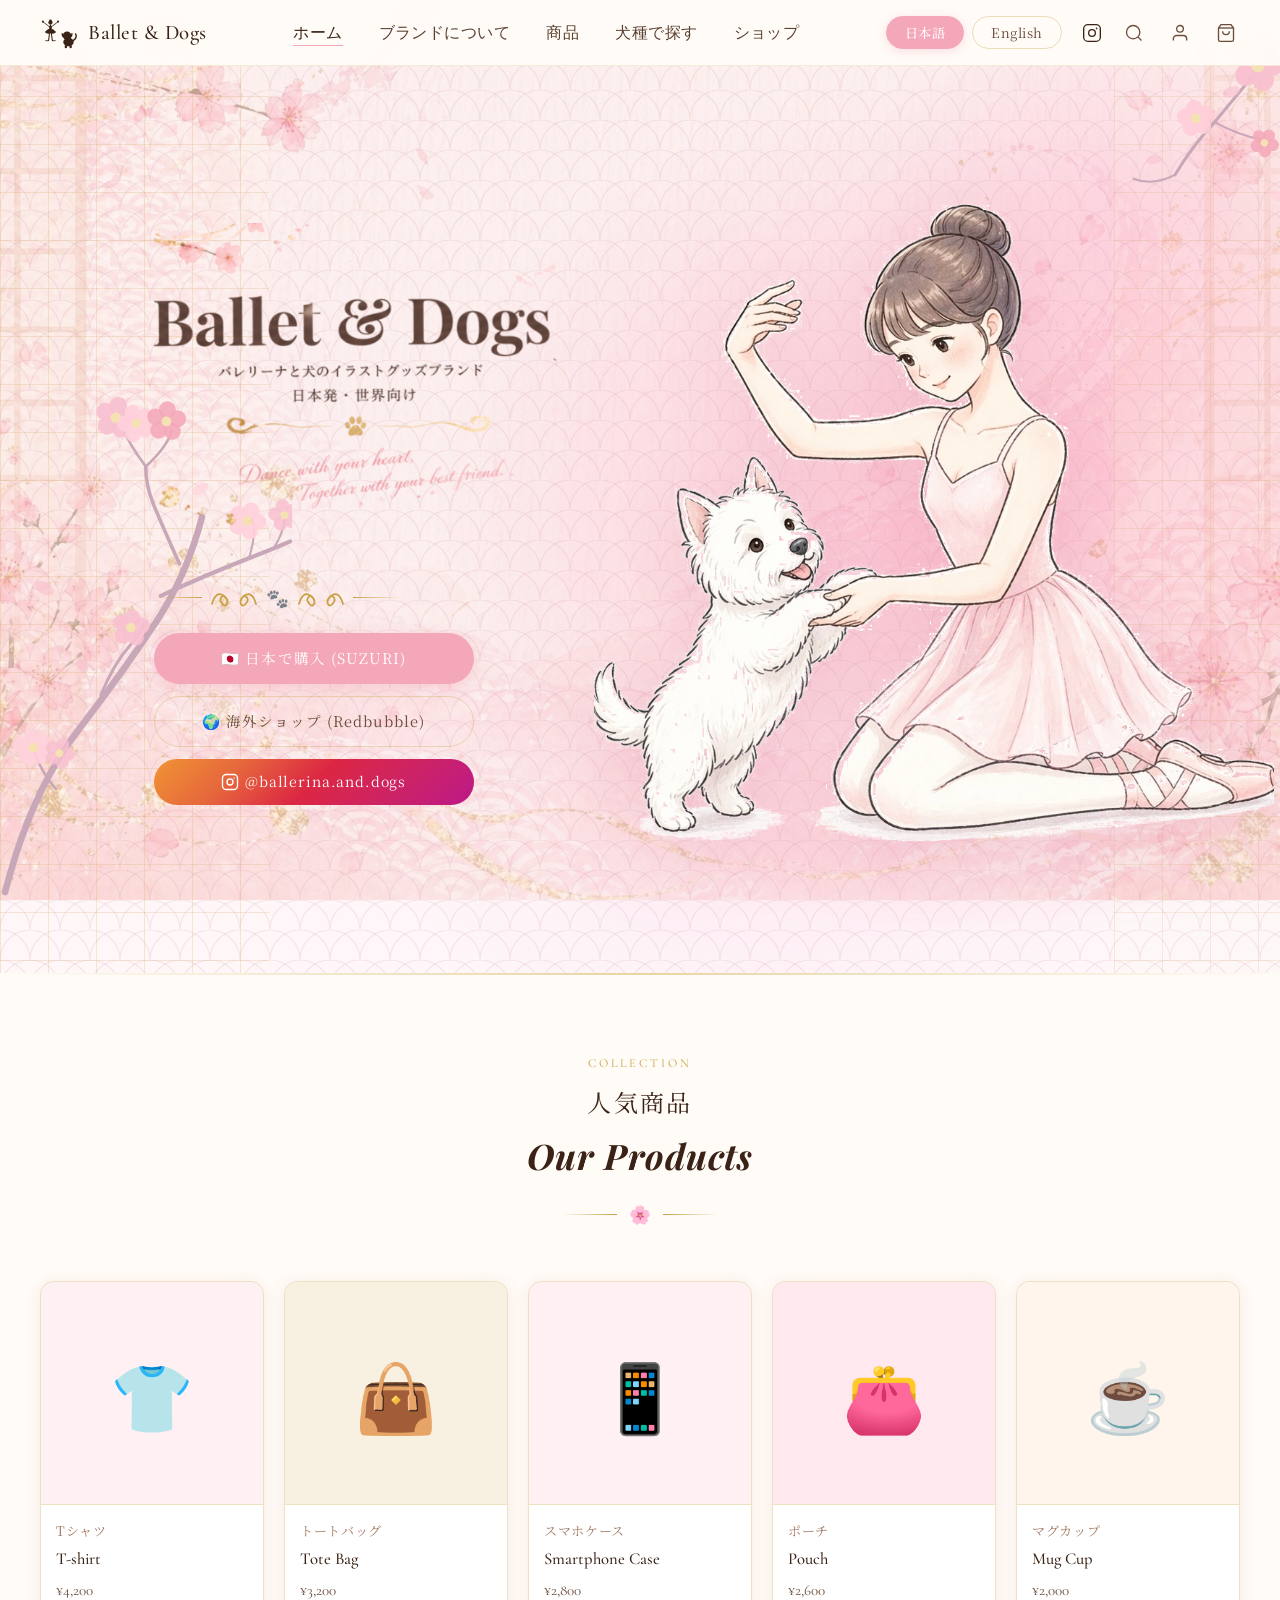
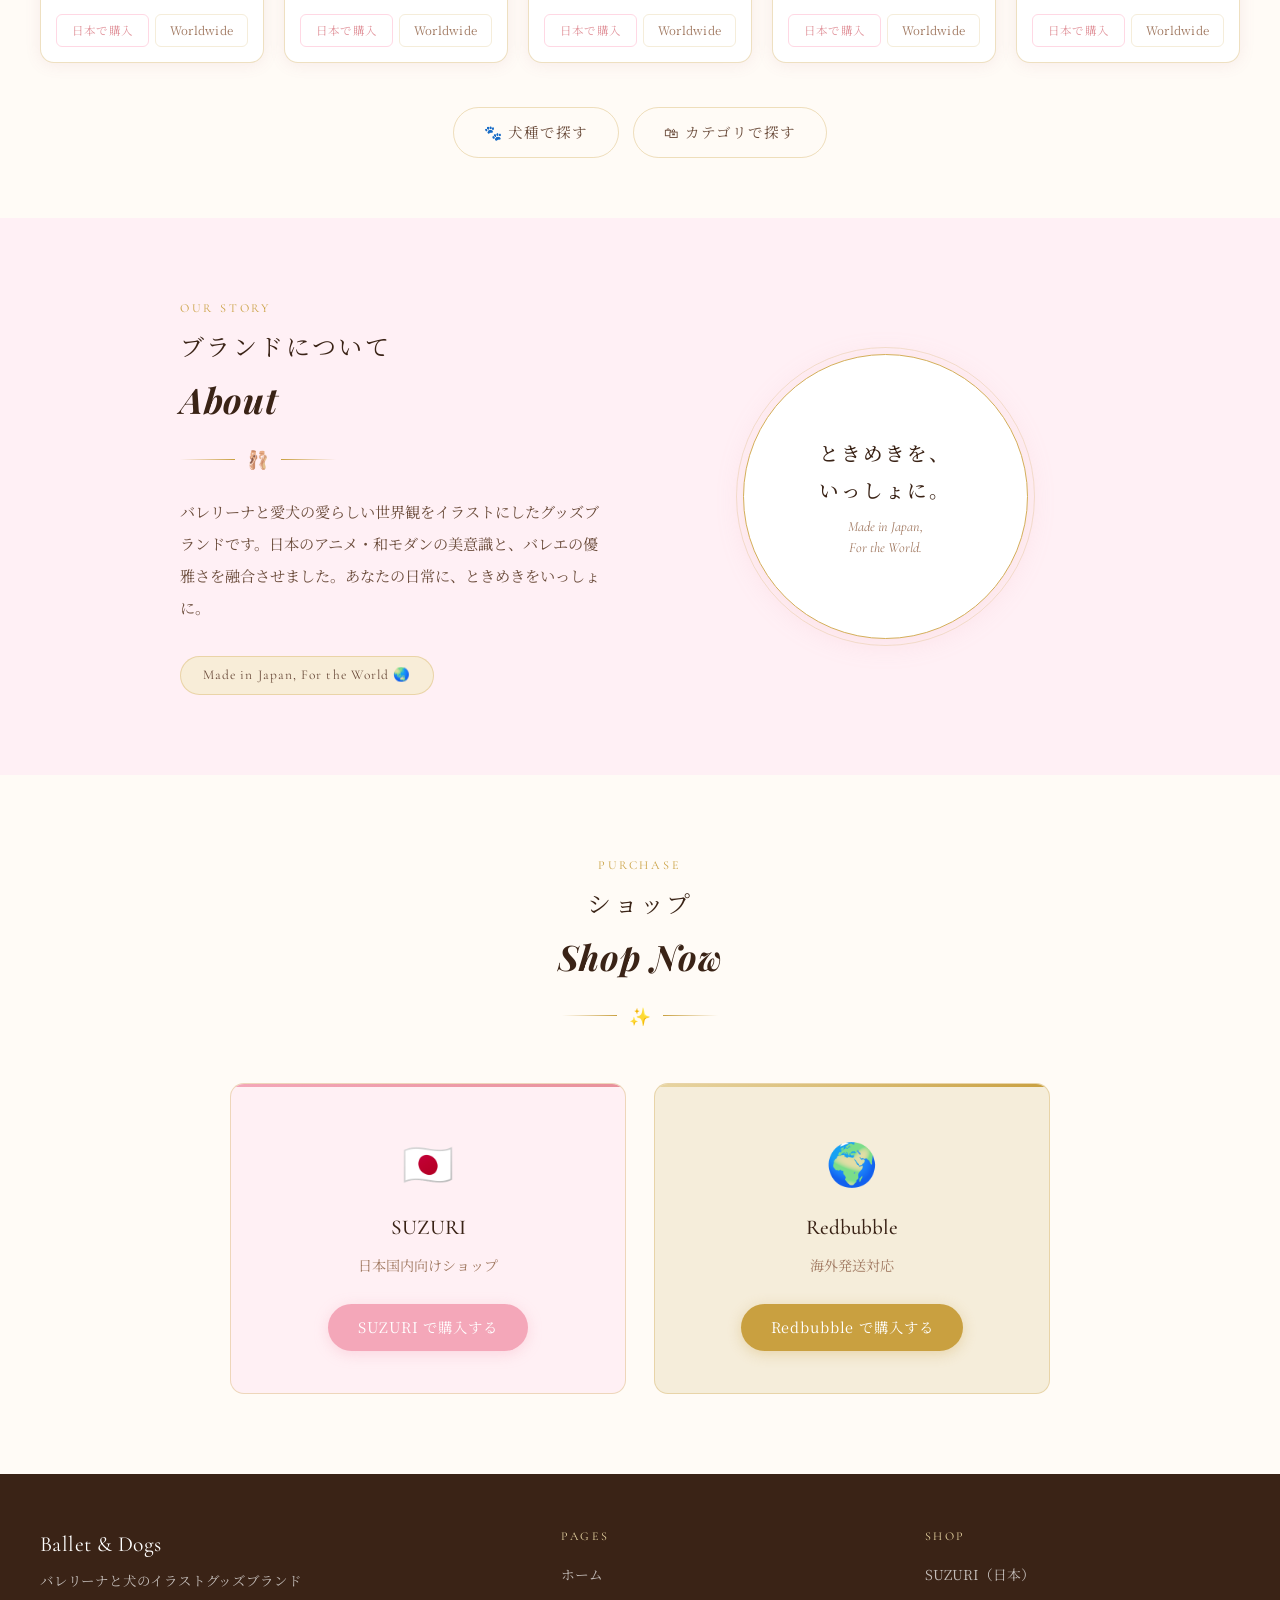
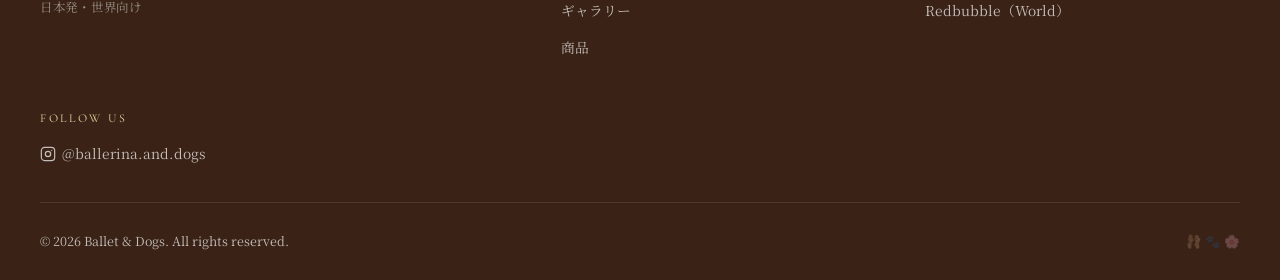
==== commit 3d27587f: "Update all pages: Instagram, nav, footer, copyright 2026" ====
--- a/index.html
+++ b/index.html
@@ -91,6 +91,10 @@
   <a href="categories.html" data-i18n="nav-products">商品</a>
   <a href="dogs.html" data-i18n="nav-dogs">犬種で探す</a>
   <a href="#shop" data-i18n="nav-shop">ショップ</a>
+  <a href="https://www.instagram.com/ballerina.and.dogs" target="_blank" rel="noopener" style="display:flex;align-items:center;gap:8px;">
+    <svg viewBox="0 0 24 24" fill="none" stroke="currentColor" stroke-width="1.8" width="18" height="18"><rect x="2" y="2" width="20" height="20" rx="5" ry="5"/><circle cx="12" cy="12" r="4"/><circle cx="17.5" cy="6.5" r="1" fill="currentColor" stroke="none"/></svg>
+    Instagram
+  </a>
   <div class="lang-switch" style="margin-top:12px">
     <button class="lang-btn active" data-lang-btn="ja">日本語</button>
     <button class="lang-btn" data-lang-btn="en">English</button>
@@ -658,7 +662,7 @@
       </div>
     </div>
     <div class="footer-bottom">
-      <span>© 2025 Ballet &amp; Dogs. All rights reserved.</span>
+      <span>© 2026 Ballet &amp; Dogs. All rights reserved.</span>
       <span style="opacity:0.35">🩰 🐾 🌸</span>
     </div>
   </div>
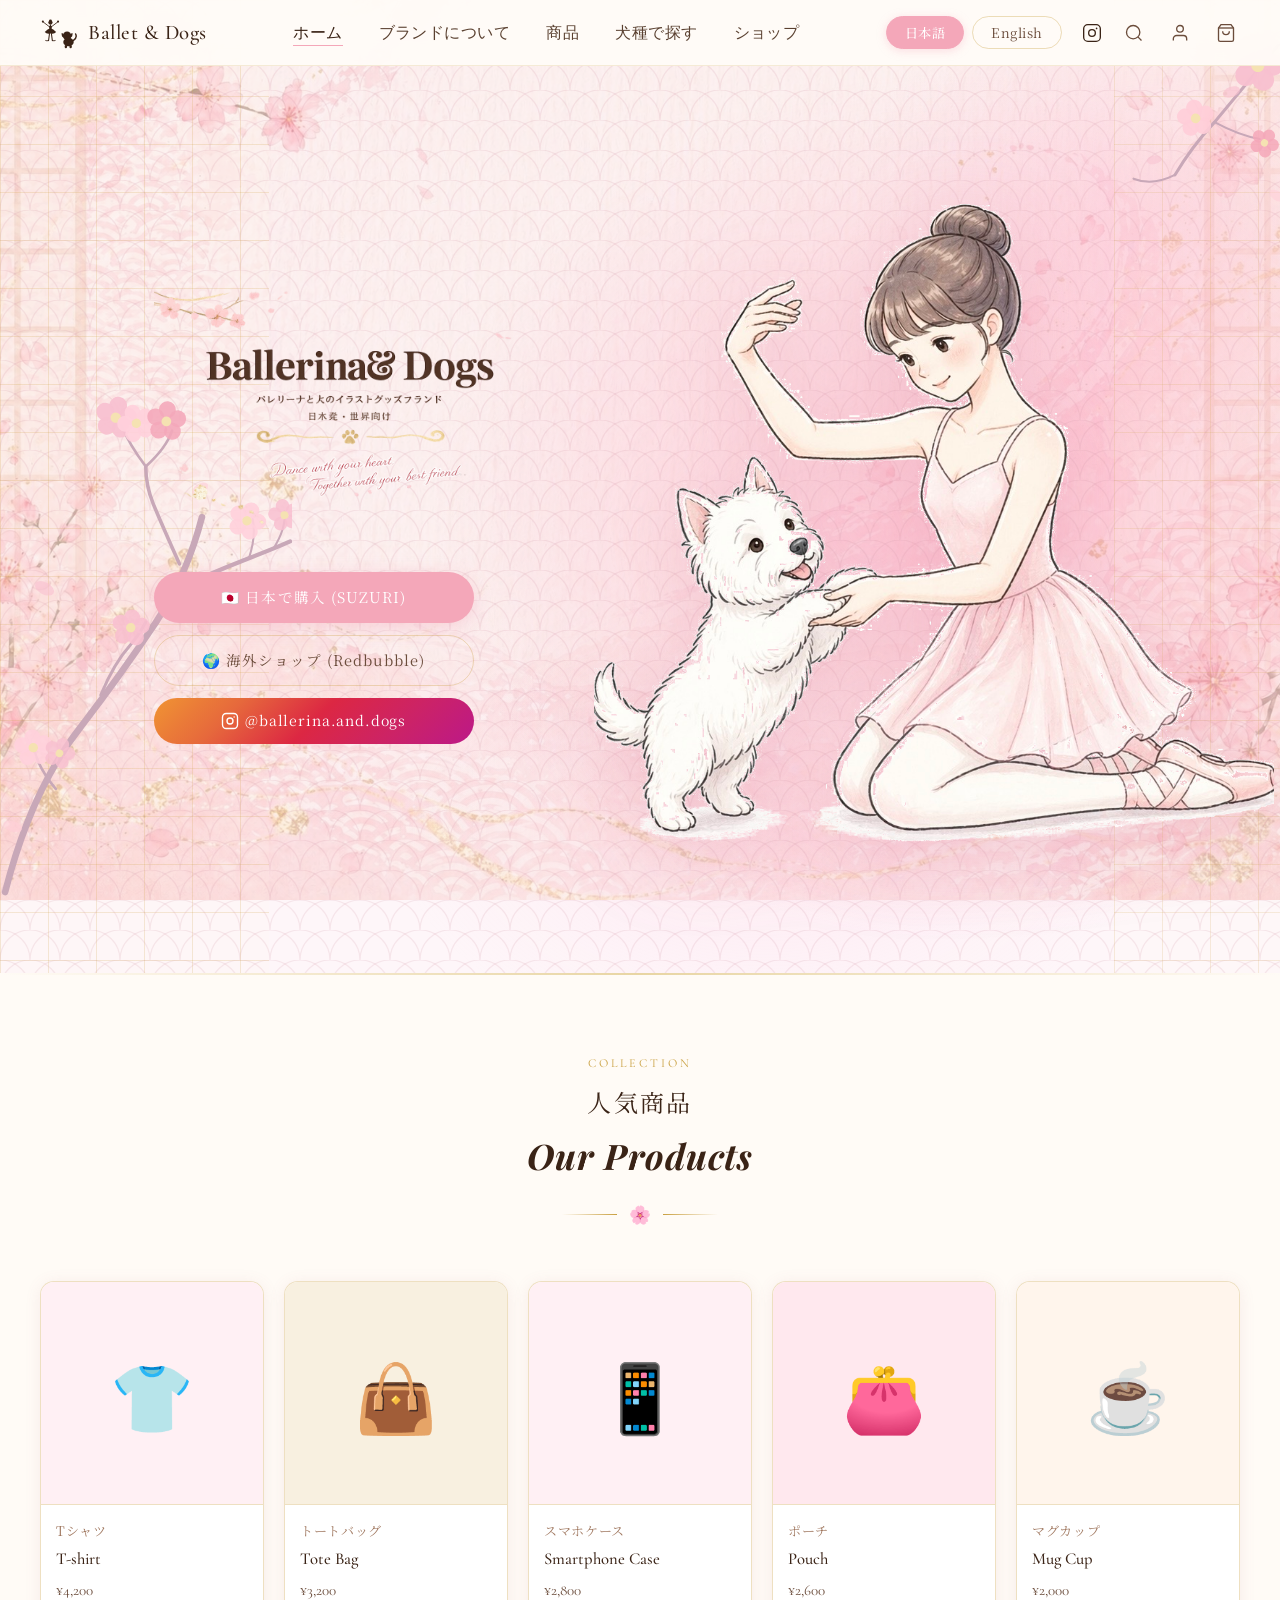
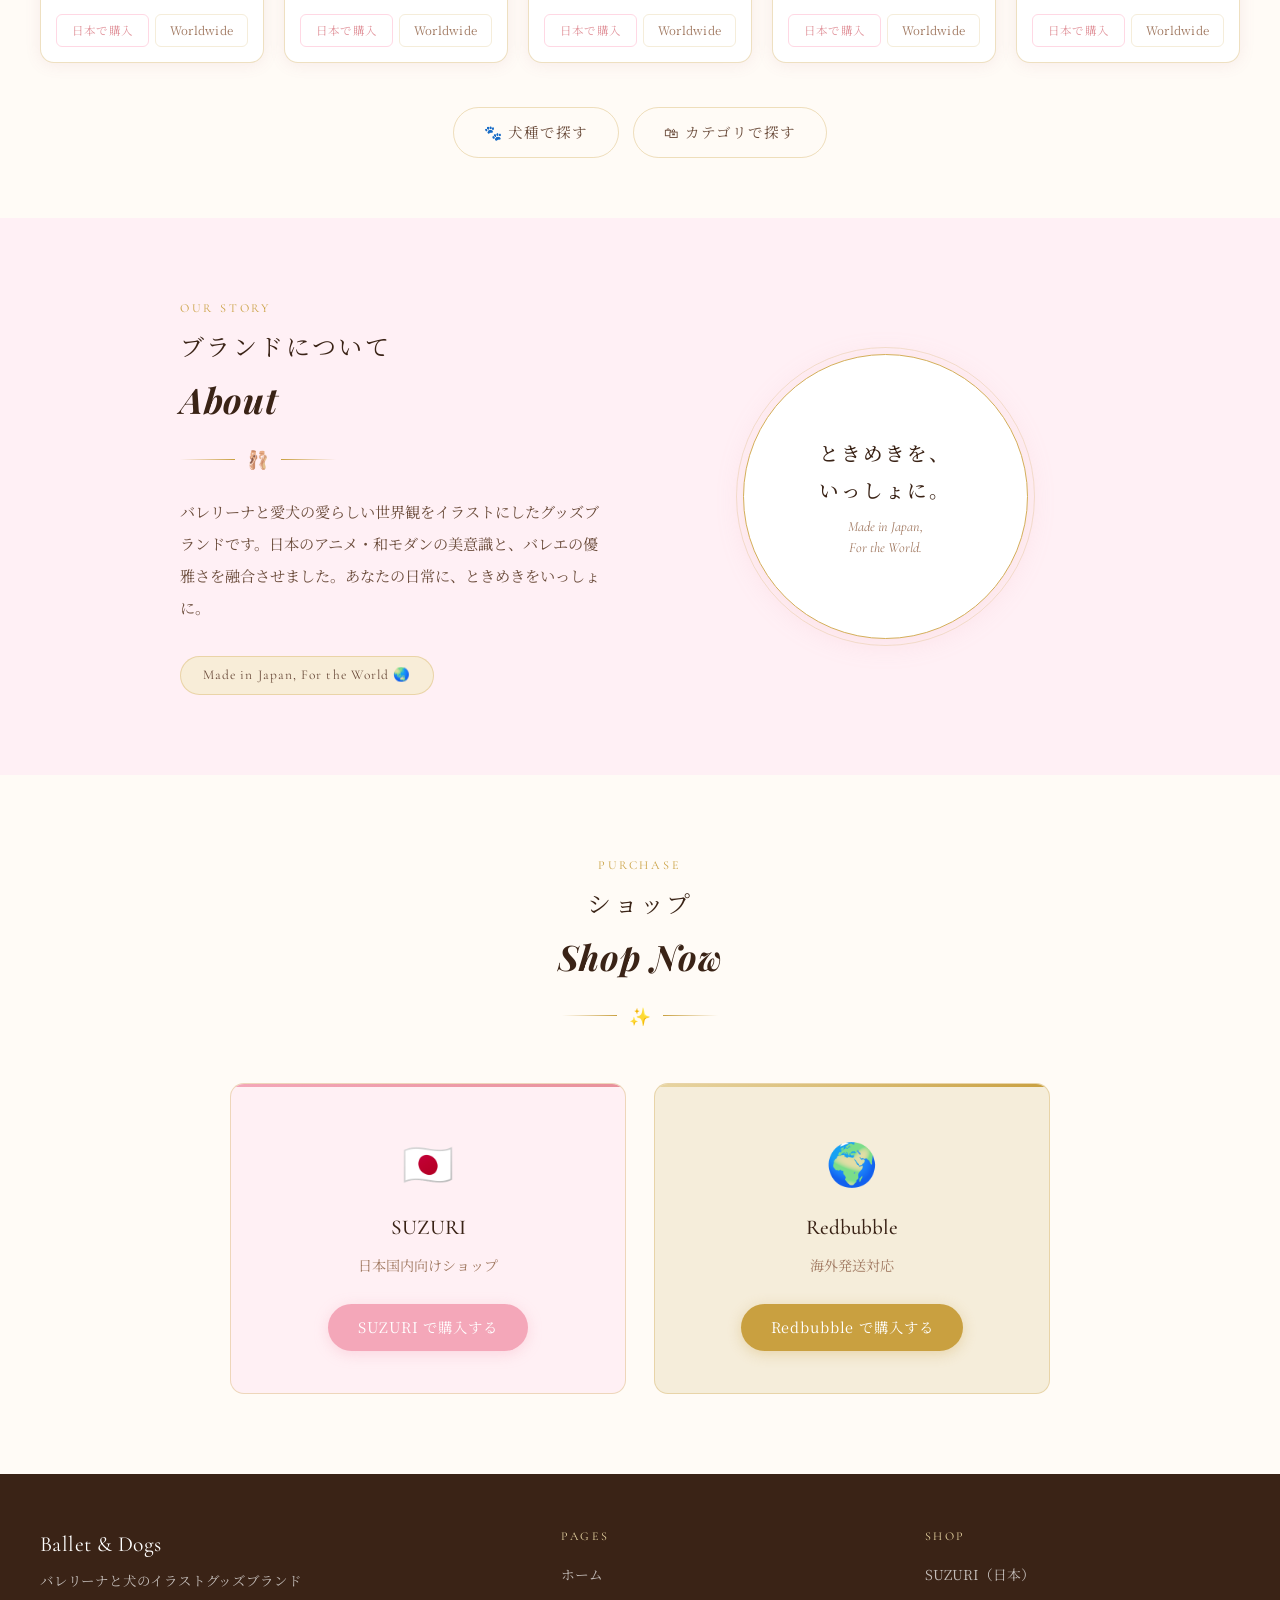
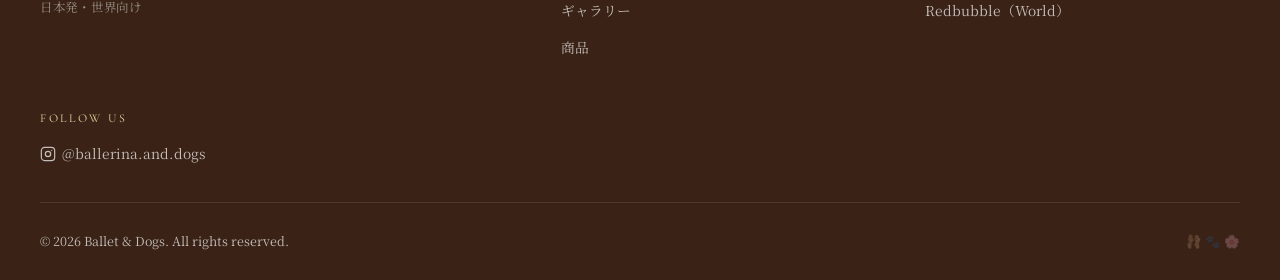
==== commit 06269018: "Replace hero title with new logo image" ====
--- a/index.html
+++ b/index.html
@@ -5,6 +5,21 @@
   <meta name="viewport" content="width=device-width, initial-scale=1.0">
   <title>Ballet &amp; Dogs — バレリーナと犬のイラストグッズブランド</title>
   <meta name="description" content="バレリーナと犬のイラストグッズブランド。日本発・世界向け。SUZURI・Redbubble で販売中。">
+  <!-- OGP -->
+  <meta property="og:type" content="website">
+  <meta property="og:site_name" content="Ballet &amp; Dogs">
+  <meta property="og:title" content="Ballet &amp; Dogs — バレリーナと犬のイラストグッズブランド">
+  <meta property="og:description" content="バレリーナと愛犬の愛らしい世界観をイラストにしたグッズブランド。日本発・世界向け。SUZURI・Redbubble で販売中。">
+  <meta property="og:url" content="https://ballet-and-dog.m0o9m1o0.workers.dev/">
+  <meta property="og:image" content="https://ballet-and-dog.m0o9m1o0.workers.dev/images/og-image.jpg">
+  <meta property="og:image:width" content="1200">
+  <meta property="og:image:height" content="630">
+  <meta property="og:locale" content="ja_JP">
+  <!-- Twitter Card -->
+  <meta name="twitter:card" content="summary_large_image">
+  <meta name="twitter:title" content="Ballet &amp; Dogs — バレリーナと犬のイラストグッズブランド">
+  <meta name="twitter:description" content="バレリーナと愛犬の愛らしい世界観をイラストにしたグッズブランド。日本発・世界向け。">
+  <meta name="twitter:image" content="https://ballet-and-dog.m0o9m1o0.workers.dev/images/og-image.jpg">
   <link rel="preconnect" href="https://fonts.googleapis.com">
   <link rel="preconnect" href="https://fonts.gstatic.com" crossorigin>
   <link href="https://fonts.googleapis.com/css2?family=Cormorant+Garamond:ital,wght@0,400;0,500;1,400;1,500&family=Great+Vibes&family=Noto+Serif+JP:wght@300;400;500&family=Playfair+Display:ital,wght@0,700;0,900;1,700;1,900&display=swap" rel="stylesheet">
@@ -235,28 +250,8 @@
 
     <!-- テキスト左側 -->
     <div class="hero-text">
-      <img src="images/hero-title-bg.jpg" alt="Ballet &amp; Dogs" class="hero-title-img">
-
-      <!-- 金の渦巻き装飾 + 肉球 -->
-      <div class="hero-ornament">
-        <span class="hero-ornament-line"></span>
-        <svg width="48" height="20" viewBox="0 0 48 20" fill="none" xmlns="http://www.w3.org/2000/svg">
-          <path d="M2,17 Q6,3 14,9 Q19,13 17,17 Q15,21 11,15 Q9,11 13,9" stroke="#C9A040" stroke-width="1.7" fill="none" stroke-linecap="round"/>
-          <path d="M46,17 Q42,3 34,9 Q29,13 31,17 Q33,21 37,15 Q39,11 35,9" stroke="#C9A040" stroke-width="1.7" fill="none" stroke-linecap="round"/>
-        </svg>
-        <span class="hero-ornament-paw">🐾</span>
-        <svg width="48" height="20" viewBox="0 0 48 20" fill="none" xmlns="http://www.w3.org/2000/svg" style="transform:scaleX(-1)">
-          <path d="M2,17 Q6,3 14,9 Q19,13 17,17 Q15,21 11,15 Q9,11 13,9" stroke="#C9A040" stroke-width="1.7" fill="none" stroke-linecap="round"/>
-          <path d="M46,17 Q42,3 34,9 Q29,13 31,17 Q33,21 37,15 Q39,11 35,9" stroke="#C9A040" stroke-width="1.7" fill="none" stroke-linecap="round"/>
-        </svg>
-        <span class="hero-ornament-line right"></span>
-      </div>
-
-      <!-- 筆記体タグライン -->
-      <p class="hero-tagline">
-        Dance with your heart,<br>
-        Together with your best friend.
-      </p>
+      <!-- タイトル画像 -->
+      <img src="images/hero-title.png" alt="Ballerina &amp; Dogs — バレリーナと犬のイラストグッズブランド" class="hero-title-img">
 
       <!-- CTA ボタン -->
       <div class="hero-cta-group">
--- a/css/style.css
+++ b/css/style.css
@@ -392,10 +392,10 @@
 /* タイトル画像 */
 .hero-title-img {
   width: 100%;
-  max-width: 480px;
+  max-width: 560px;
   height: auto;
   display: block;
-  border-radius: 12px;
+  border-radius: 0;
   margin-bottom: 20px;
 }
 .hero-ornament,
@@ -1256,6 +1256,9 @@
 }
 
 @media (max-width: 960px) {
+  body {
+    background-attachment: scroll;
+  }
   .hero-content {
     grid-template-columns: 1fr;
     min-height: auto;
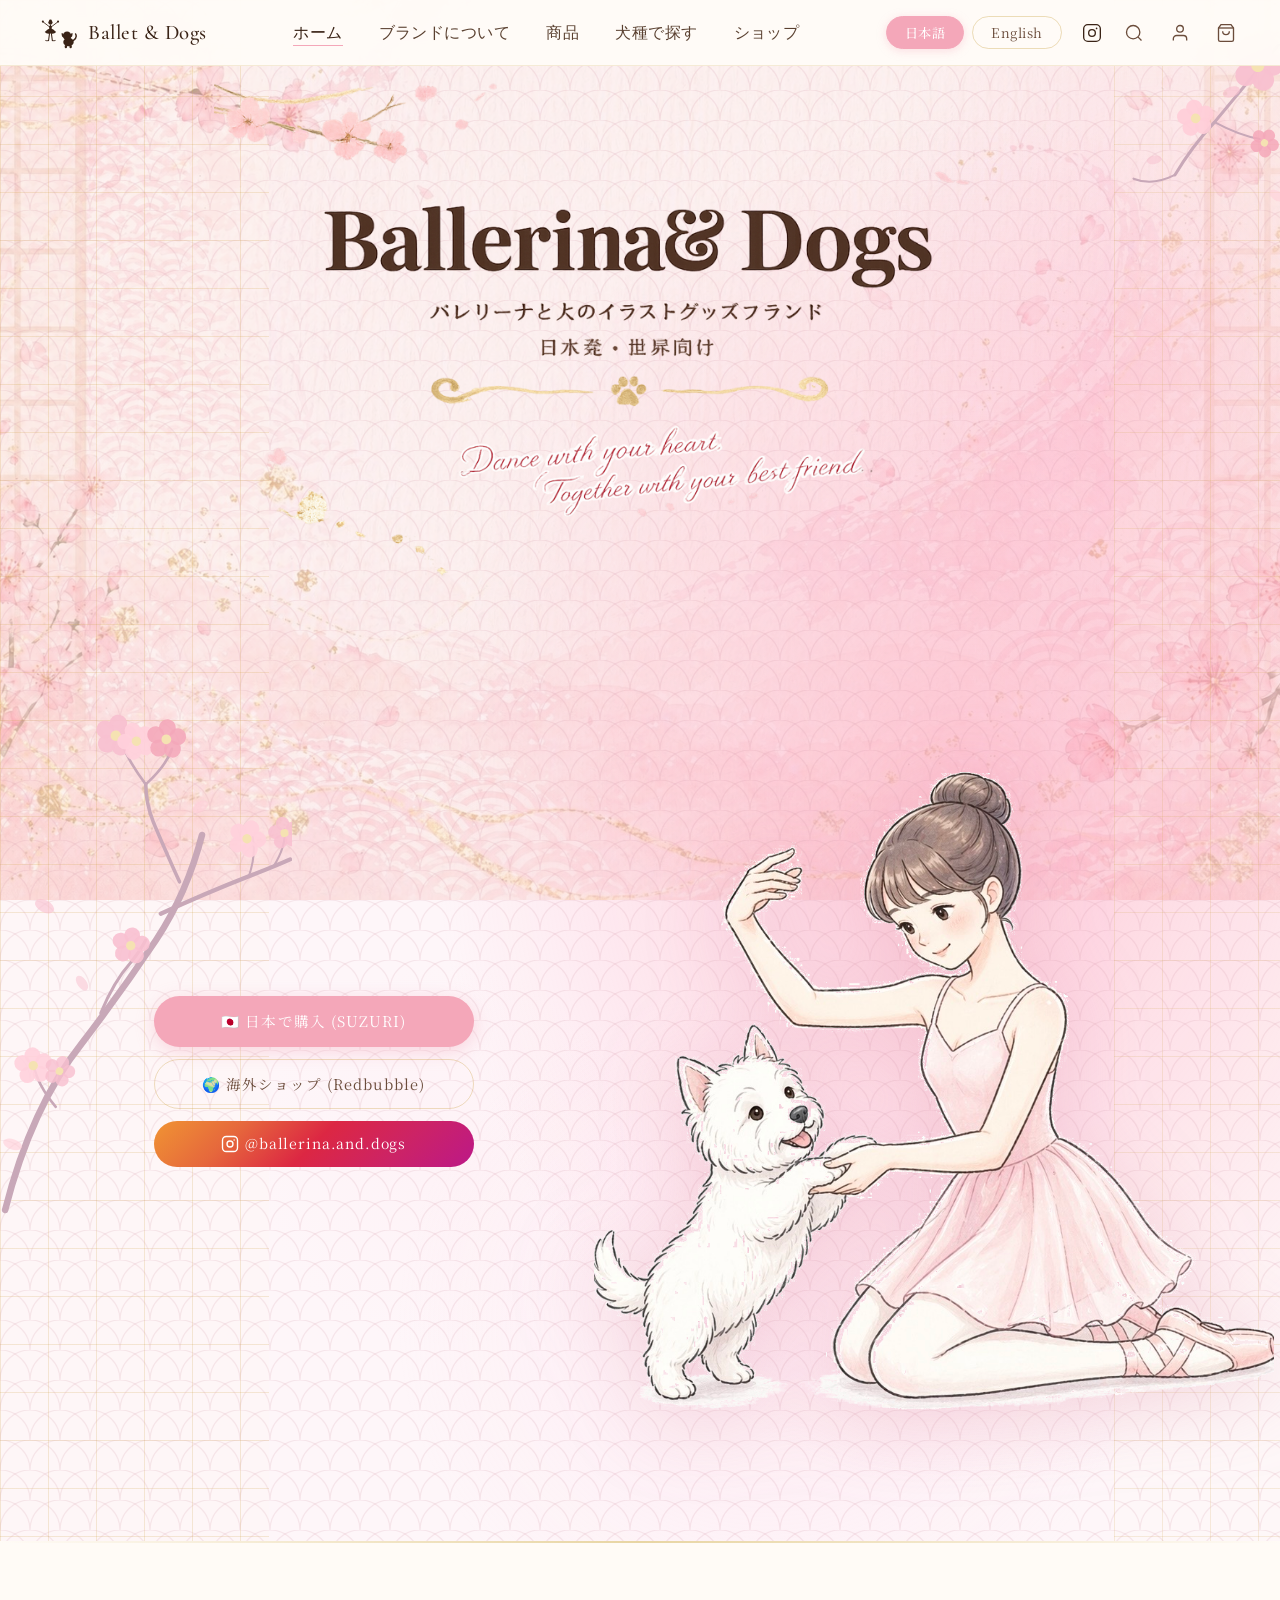
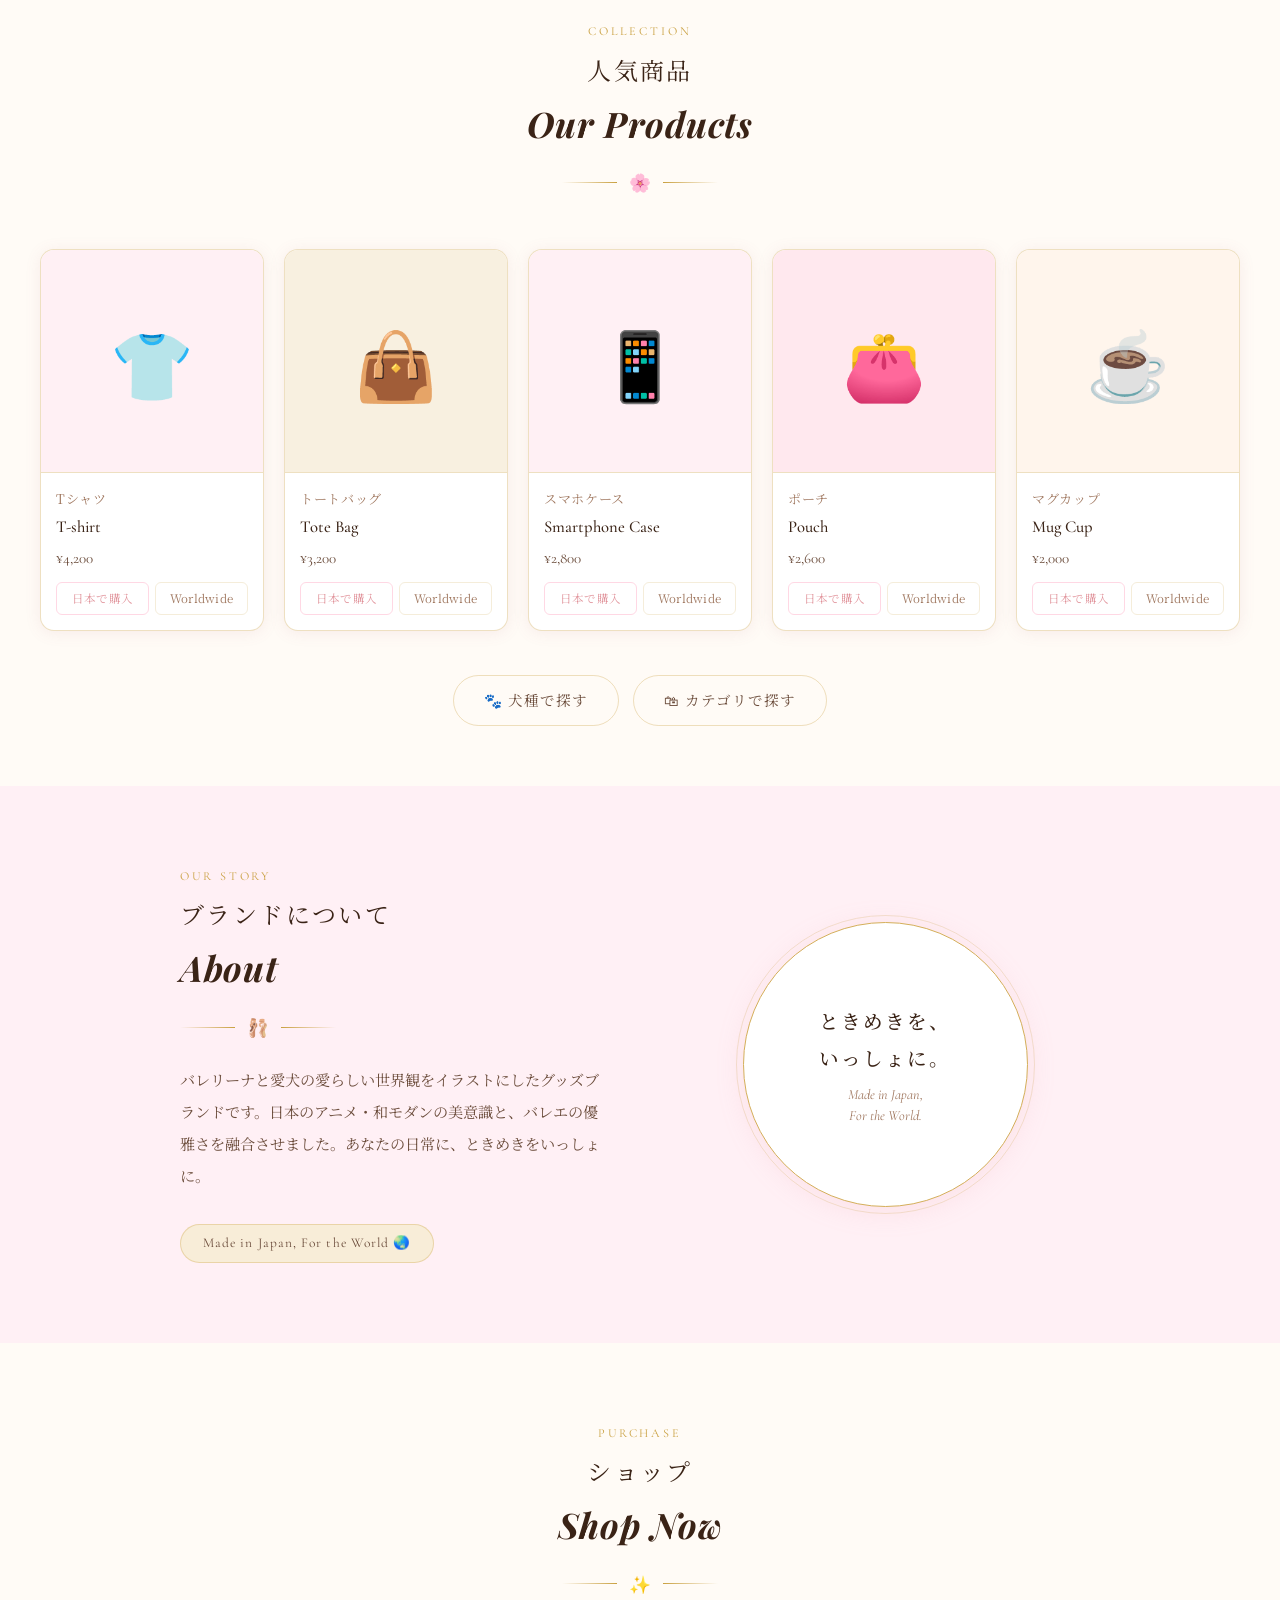
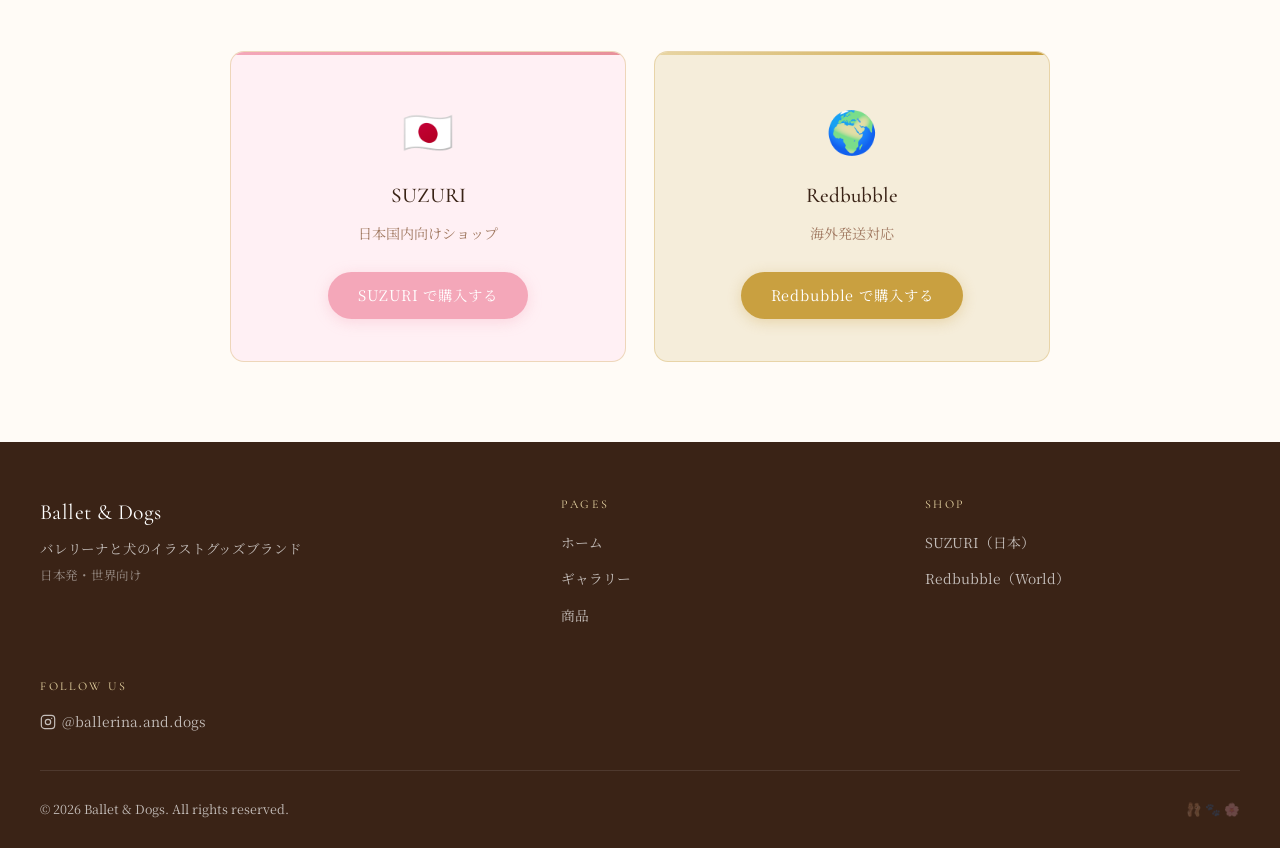
==== commit c61f9dc9: "Make hero title full-width and much larger" ====
--- a/index.html
+++ b/index.html
@@ -245,13 +245,16 @@
     <div id="sakura-container" aria-hidden="true"></div>
   </div><!-- /hero-bg -->
 
+  <!-- ── タイトル画像（全幅） ── -->
+  <div class="hero-title-wrap">
+    <img src="images/hero-title.png" alt="Ballerina &amp; Dogs — バレリーナと犬のイラストグッズブランド" class="hero-title-img">
+  </div>
+
   <!-- ── ヒーロー本体コンテンツ ── -->
   <div class="hero-content">
 
     <!-- テキスト左側 -->
     <div class="hero-text">
-      <!-- タイトル画像 -->
-      <img src="images/hero-title.png" alt="Ballerina &amp; Dogs — バレリーナと犬のイラストグッズブランド" class="hero-title-img">
 
       <!-- CTA ボタン -->
       <div class="hero-cta-group">
--- a/css/style.css
+++ b/css/style.css
@@ -390,13 +390,20 @@
 }
 
 /* タイトル画像 */
+.hero-title-wrap {
+  position: relative;
+  z-index: 2;
+  width: 100%;
+  max-width: 900px;
+  margin: 0 auto 0;
+  padding: 0 24px;
+  text-align: center;
+}
 .hero-title-img {
   width: 100%;
-  max-width: 560px;
   height: auto;
   display: block;
-  border-radius: 0;
-  margin-bottom: 20px;
+  mix-blend-mode: multiply;
 }
 .hero-ornament,
 .hero-tagline {
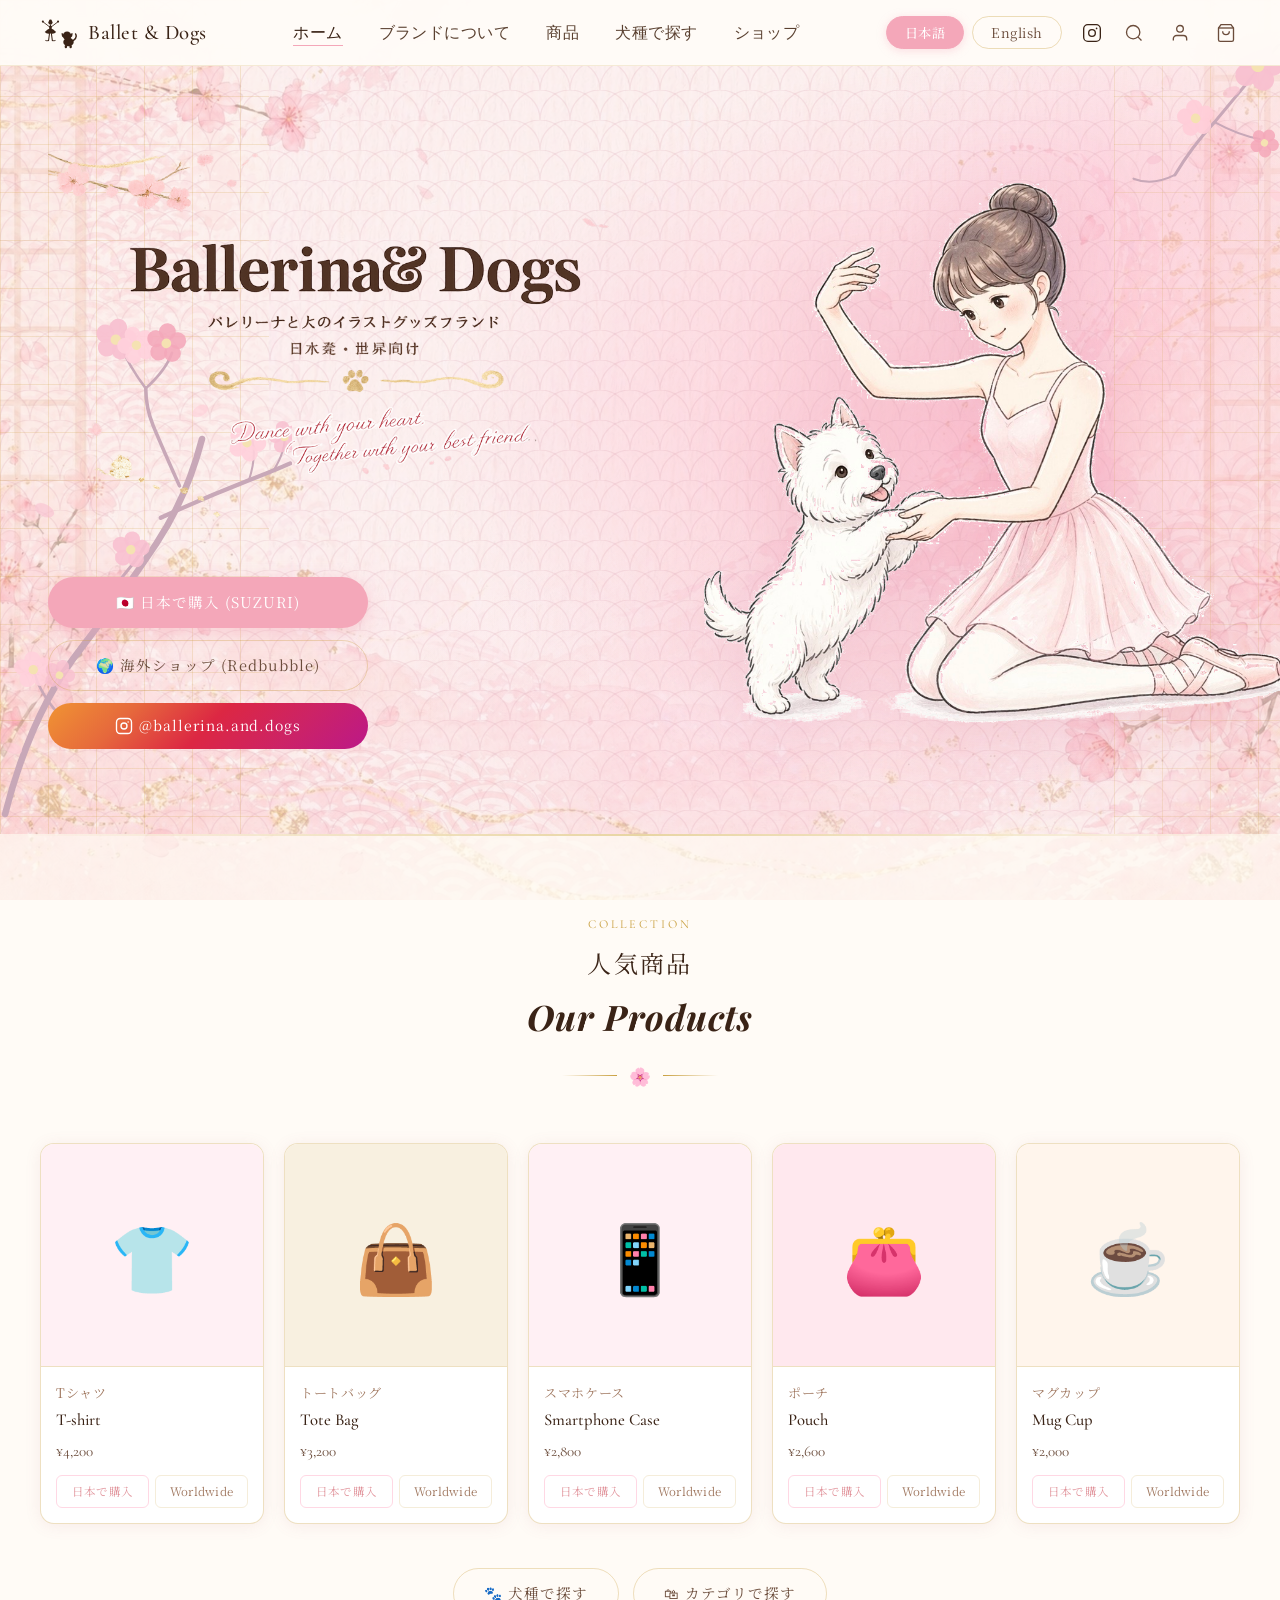
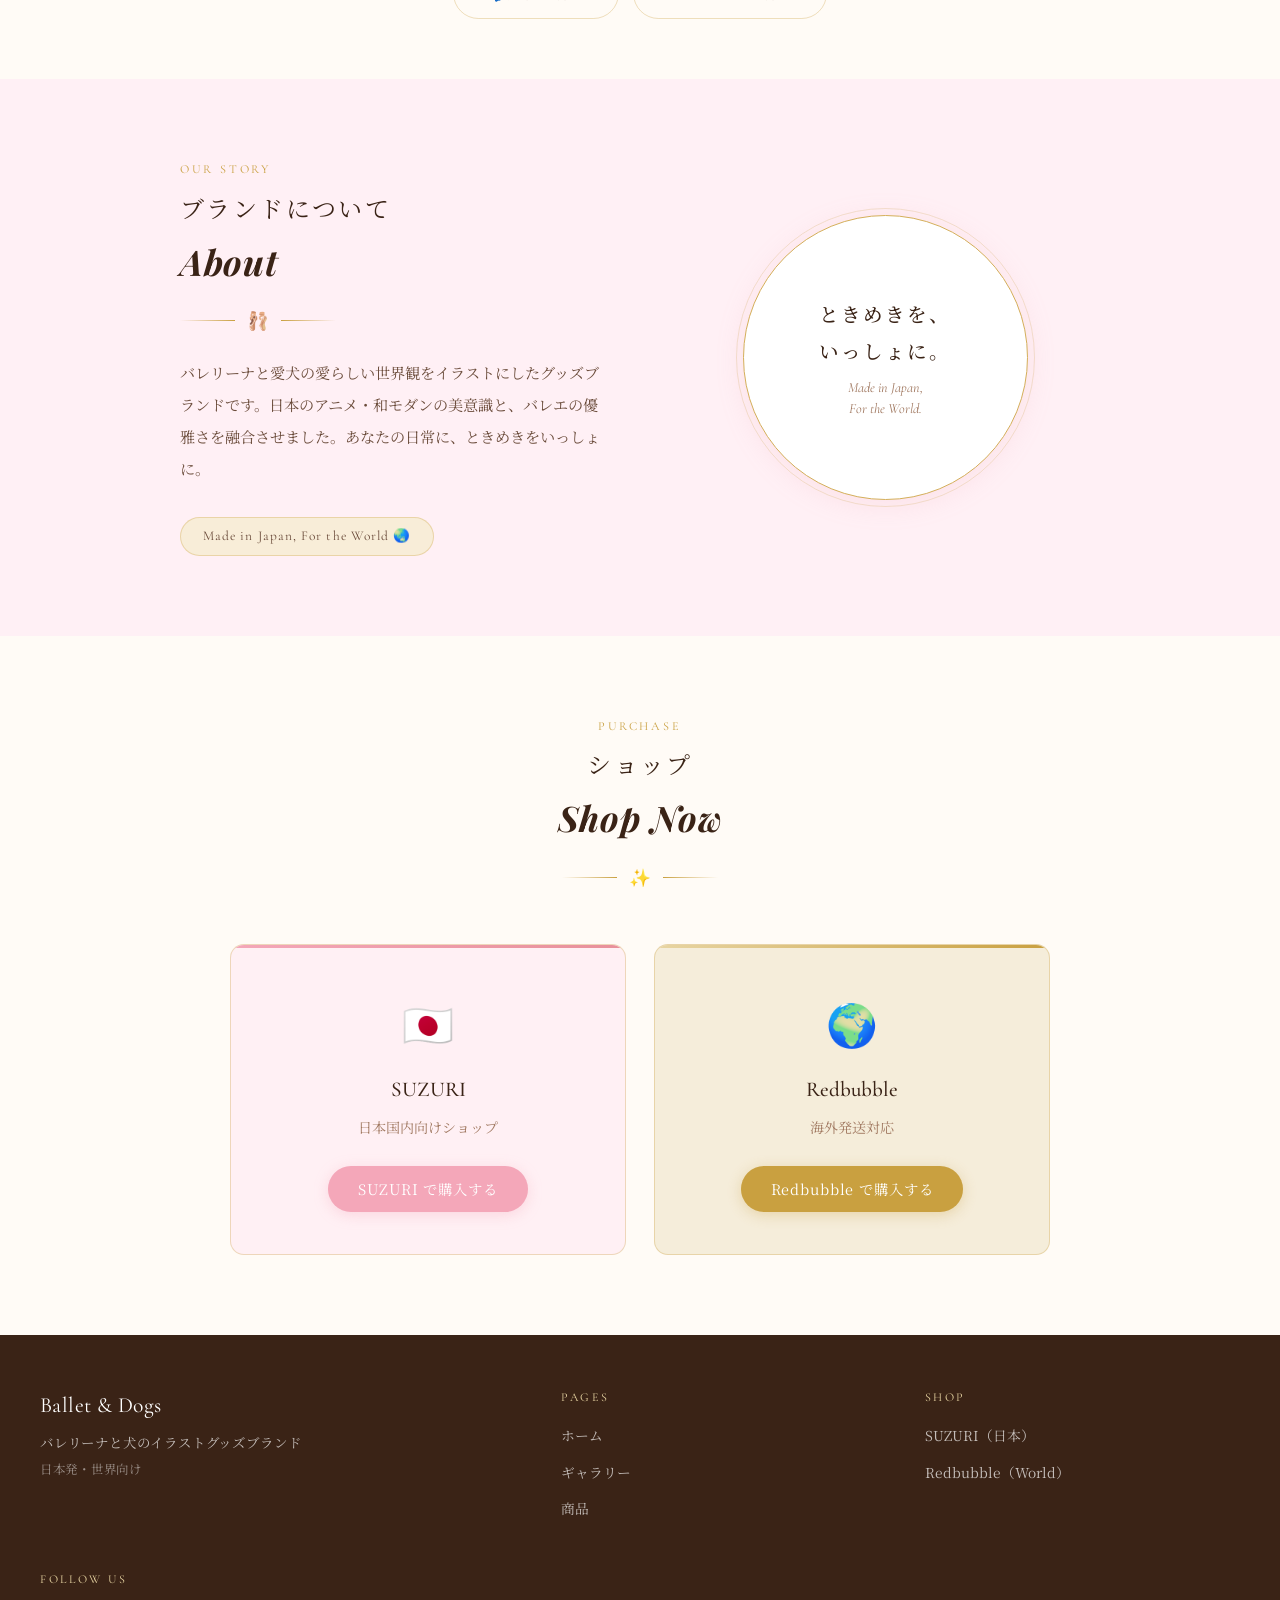
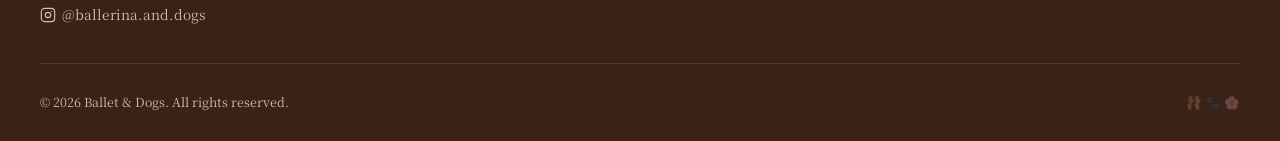
==== commit 3edfbc00: "Move title back to left column, wider layout, less padding" ====
--- a/index.html
+++ b/index.html
@@ -245,16 +245,13 @@
     <div id="sakura-container" aria-hidden="true"></div>
   </div><!-- /hero-bg -->
 
-  <!-- ── タイトル画像（全幅） ── -->
-  <div class="hero-title-wrap">
-    <img src="images/hero-title.png" alt="Ballerina &amp; Dogs — バレリーナと犬のイラストグッズブランド" class="hero-title-img">
-  </div>
-
   <!-- ── ヒーロー本体コンテンツ ── -->
   <div class="hero-content">
 
     <!-- テキスト左側 -->
     <div class="hero-text">
+      <!-- タイトル画像 -->
+      <img src="images/hero-title.png" alt="Ballerina &amp; Dogs — バレリーナと犬のイラストグッズブランド" class="hero-title-img">
 
       <!-- CTA ボタン -->
       <div class="hero-cta-group">
--- a/css/style.css
+++ b/css/style.css
@@ -373,7 +373,7 @@
   position: relative;
   z-index: 10;
   display: grid;
-  grid-template-columns: 46% 54%;
+  grid-template-columns: 55% 45%;
   flex: 1;
   min-height: calc(100vh - 66px - 190px); /* product stripの分を引く */
 }
@@ -384,26 +384,18 @@
   flex-direction: column;
   justify-content: center;
   /* 左側のショウジグリッド(21%)の後に始まるよう左パディングを広げる */
-  padding: 20px 32px 32px clamp(72px, 12vw, 160px);
+  padding: 20px 24px 32px clamp(24px, 4vw, 48px);
   position: relative;
   z-index: 12;
 }
 
 /* タイトル画像 */
-.hero-title-wrap {
-  position: relative;
-  z-index: 2;
-  width: 100%;
-  max-width: 900px;
-  margin: 0 auto 0;
-  padding: 0 24px;
-  text-align: center;
-}
 .hero-title-img {
   width: 100%;
   height: auto;
   display: block;
   mix-blend-mode: multiply;
+  margin-bottom: 16px;
 }
 .hero-ornament,
 .hero-tagline {
